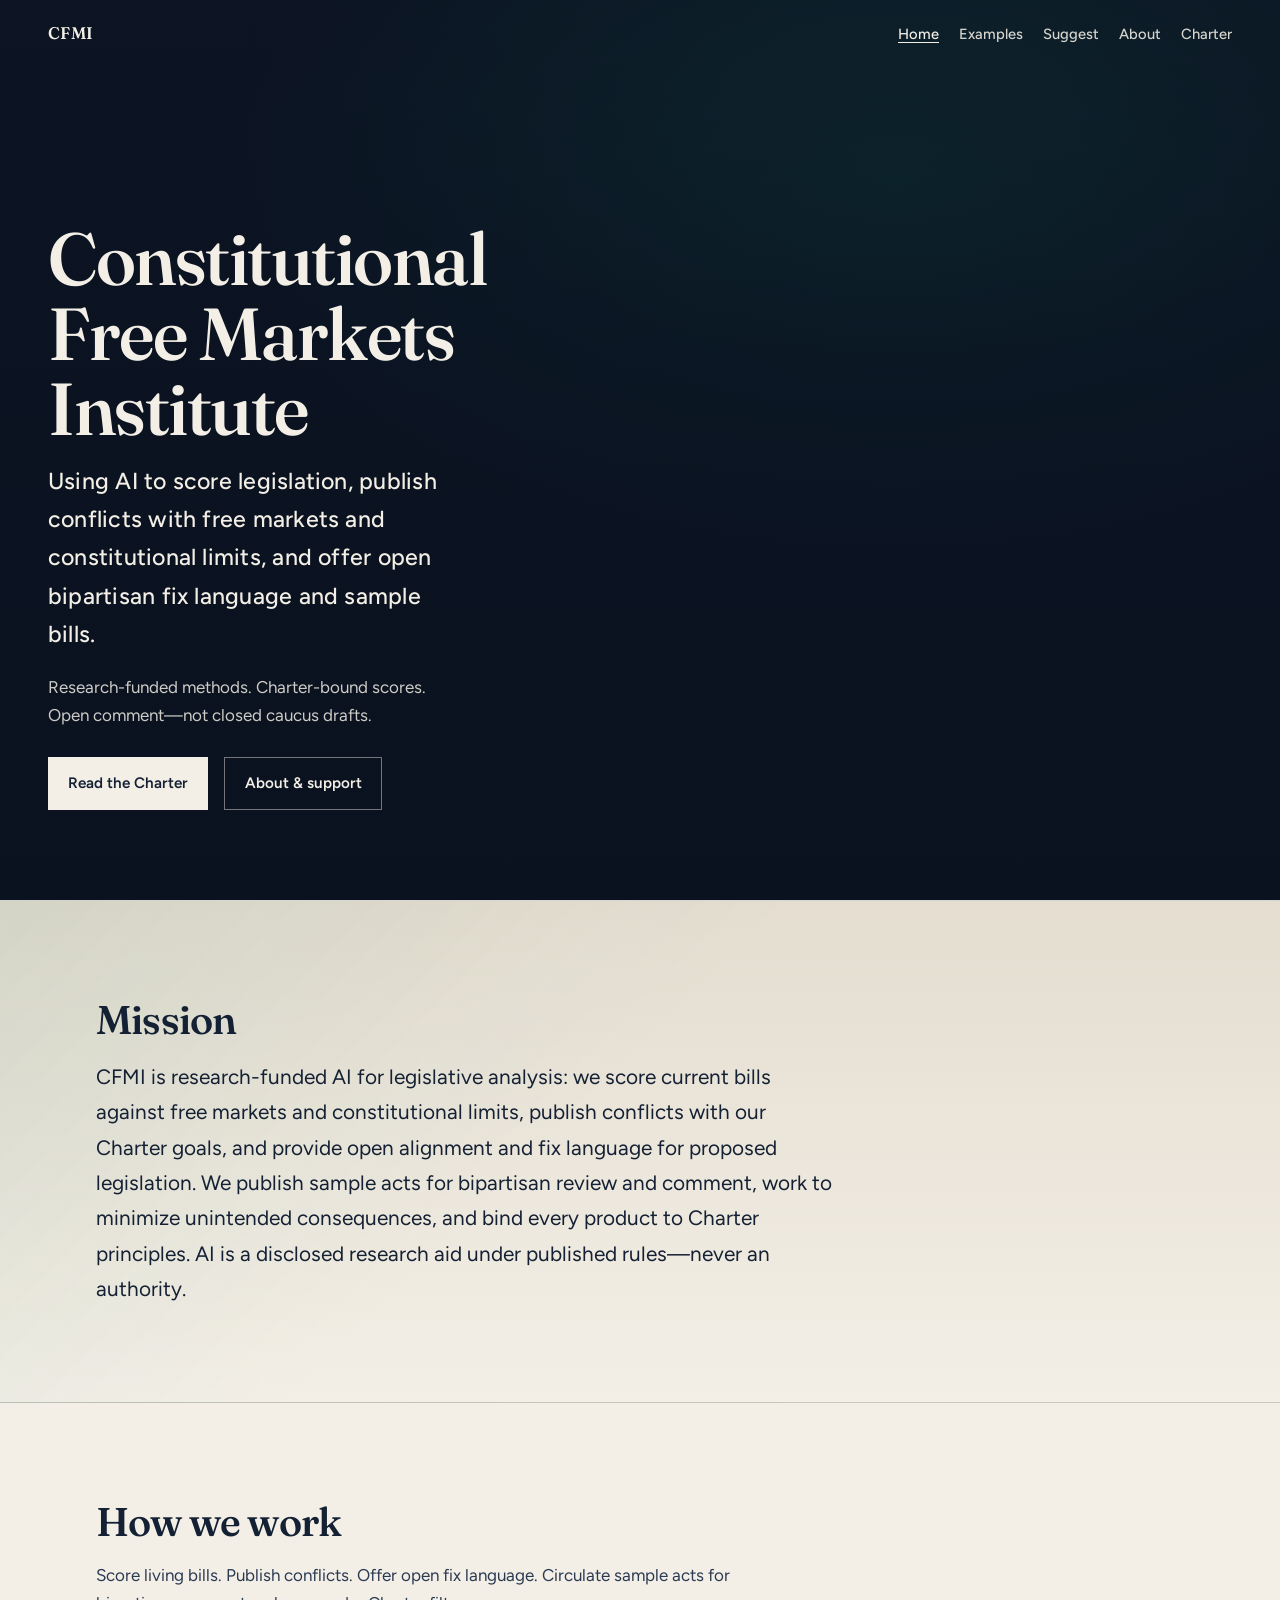
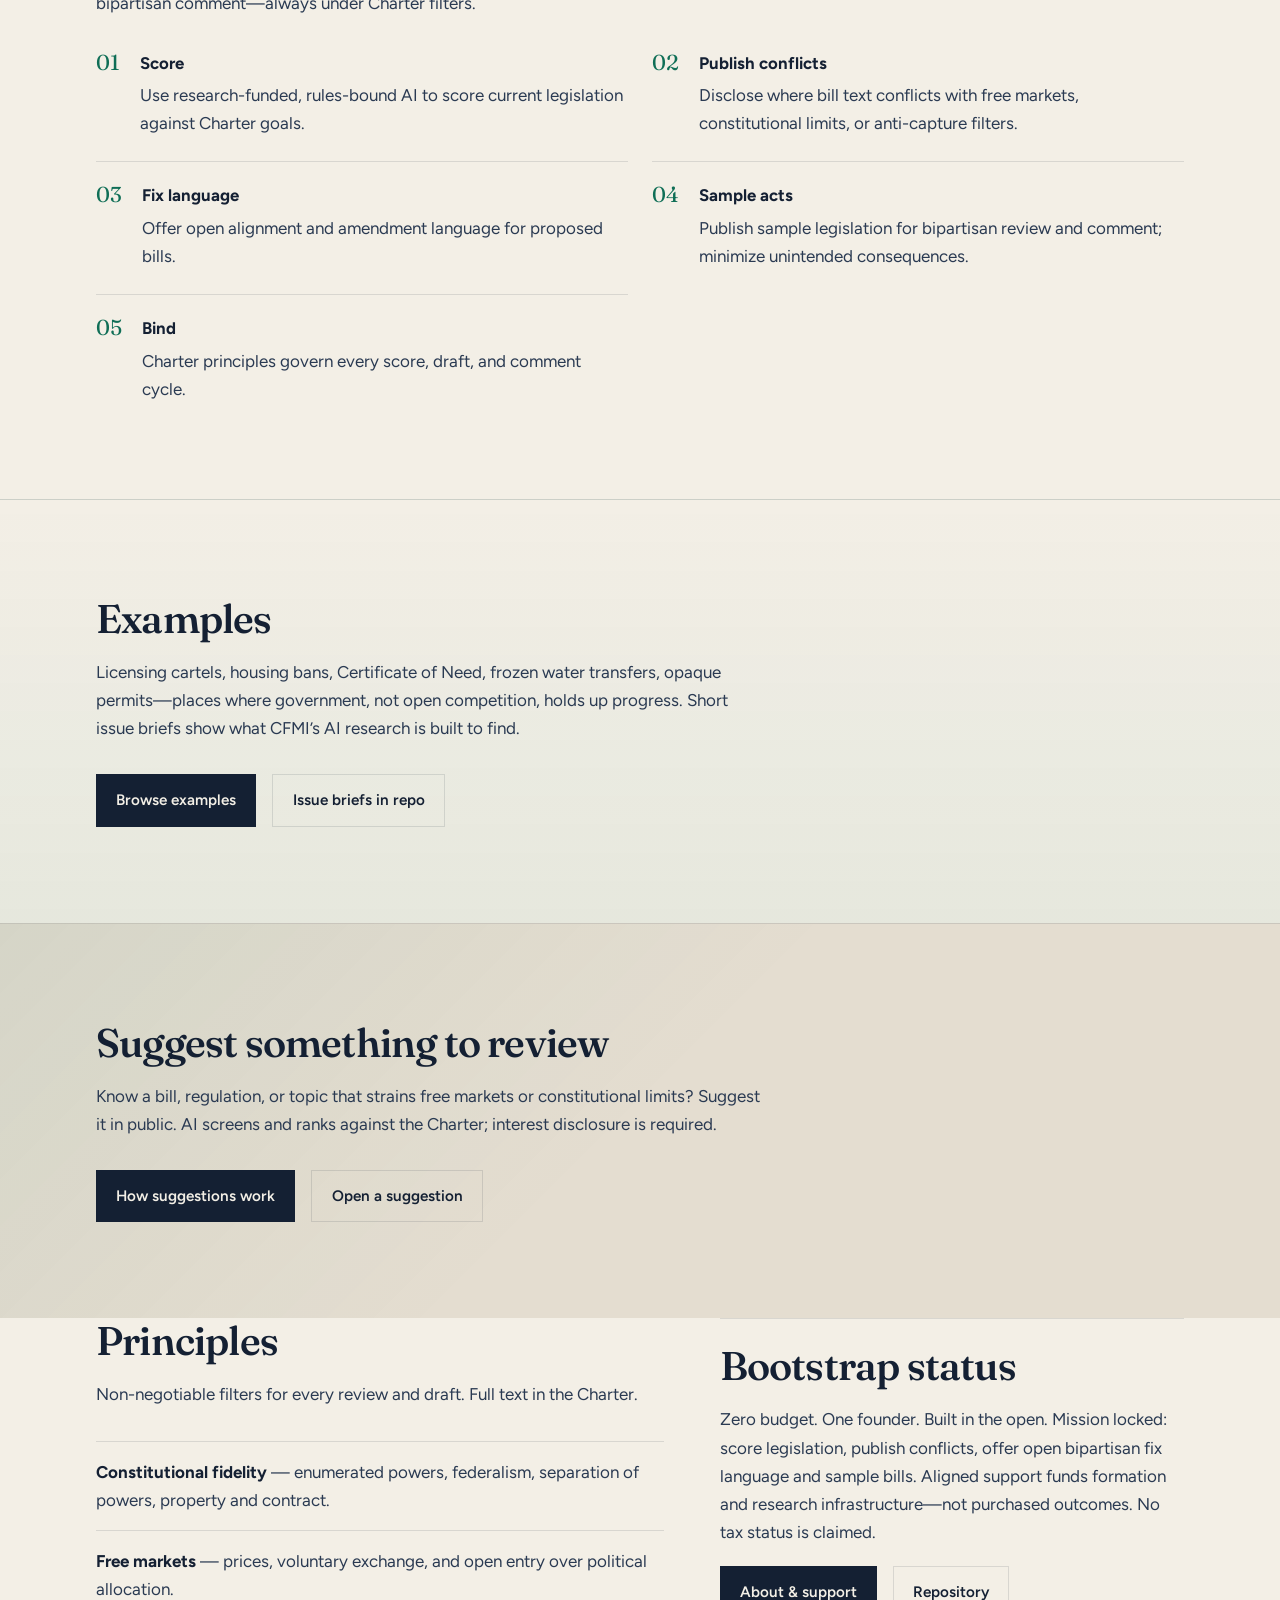
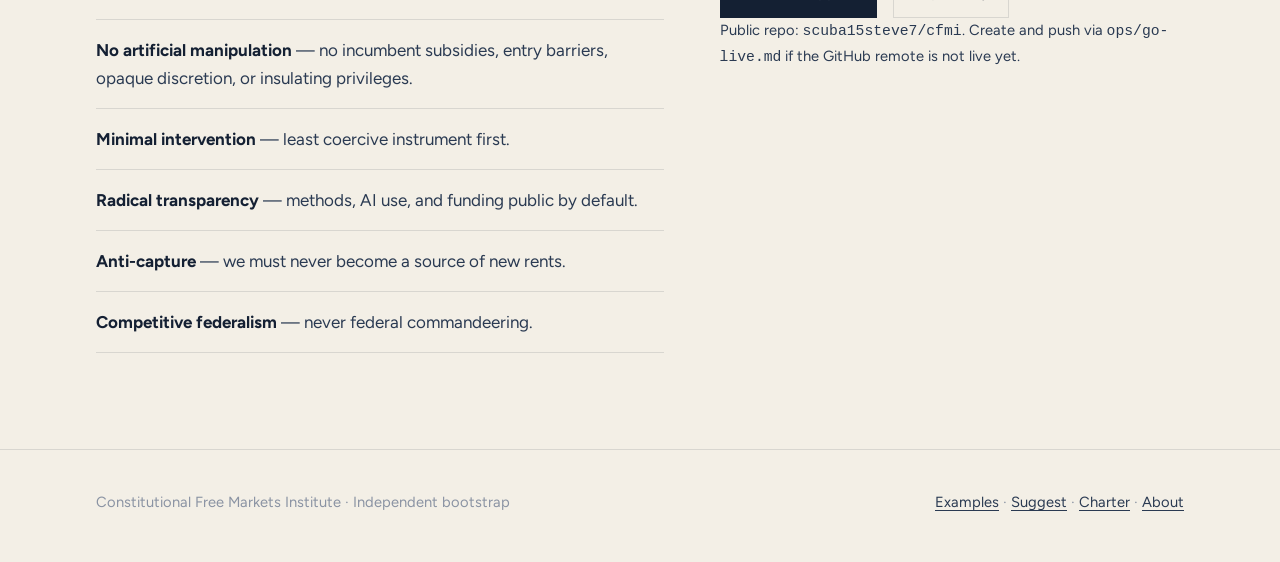
==== docs/index.html @ 575de6fe "Add government-as-bottleneck Examples page and public suggestion intake. Co-authored-by: Cursor <cur" ====
<!DOCTYPE html>
<html lang="en">
  <head>
    <meta charset="utf-8" />
    <meta name="viewport" content="width=device-width, initial-scale=1" />
    <title>Constitutional Free Markets Institute</title>
    <meta
      name="description"
      content="CFMI uses AI to score legislation, publish conflicts with free markets and constitutional limits, and offer open bipartisan fix language and sample bills."
    />
    <link rel="preconnect" href="https://fonts.googleapis.com" />
    <link rel="preconnect" href="https://fonts.gstatic.com" crossorigin />
    <link
      href="https://fonts.googleapis.com/css2?family=Figtree:wght@400;500;600;700&family=Fraunces:opsz,wght@9..144,500;9..144,560;9..144,650&display=swap"
      rel="stylesheet"
    />
    <link rel="stylesheet" href="css/styles.css" />
  </head>
  <body>
    <a class="skip" href="#main">Skip to content</a>

    <header class="site-header">
      <a class="brand-mark" href="index.html">CFMI</a>
      <nav class="nav" aria-label="Primary">
        <a href="index.html" aria-current="page">Home</a>
        <a href="examples.html">Examples</a>
        <a href="feedback.html">Suggest</a>
        <a href="about.html">About</a>
        <a href="charter.html">Charter</a>
      </nav>
    </header>

    <main id="main">
      <section class="hero" aria-label="Introduction">
        <div class="hero-visual" role="img" aria-label="Abstract colonnade opening onto a market horizon"></div>
        <div class="hero-content">
          <h1 class="hero-brand">Constitutional Free Markets Institute</h1>
          <p class="hero-line">Using AI to score legislation, publish conflicts with free markets and constitutional limits, and offer open bipartisan fix language and sample bills.</p>
          <p class="hero-support">
            Research-funded methods. Charter-bound scores. Open comment—not closed caucus drafts.
          </p>
          <div class="cta-row">
            <a class="button button-primary" href="charter.html">Read the Charter</a>
            <a class="button button-ghost" href="about.html">About &amp; support</a>
          </div>
        </div>
      </section>

      <section class="section mission-block" aria-labelledby="mission-title">
        <div class="section-inner">
          <h2 id="mission-title">Mission</h2>
          <p>
            CFMI is research-funded AI for legislative analysis: we score current bills against free markets and constitutional limits, publish conflicts with our Charter goals, and provide open alignment and fix language for proposed legislation. We publish sample acts for bipartisan review and comment, work to minimize unintended consequences, and bind every product to Charter principles. AI is a disclosed research aid under published rules—never an authority.
          </p>
        </div>
      </section>

      <section class="section" aria-labelledby="work-title">
        <div class="section-inner">
          <h2 id="work-title">How we work</h2>
          <p class="lede">
            Score living bills. Publish conflicts. Offer open fix language. Circulate sample acts for bipartisan comment—always under Charter filters.
          </p>
          <ol class="steps">
            <li>
              <div>
                <strong>Score</strong>
                <span>Use research-funded, rules-bound AI to score current legislation against Charter goals.</span>
              </div>
            </li>
            <li>
              <div>
                <strong>Publish conflicts</strong>
                <span>Disclose where bill text conflicts with free markets, constitutional limits, or anti-capture filters.</span>
              </div>
            </li>
            <li>
              <div>
                <strong>Fix language</strong>
                <span>Offer open alignment and amendment language for proposed bills.</span>
              </div>
            </li>
            <li>
              <div>
                <strong>Sample acts</strong>
                <span>Publish sample legislation for bipartisan review and comment; minimize unintended consequences.</span>
              </div>
            </li>
            <li>
              <div>
                <strong>Bind</strong>
                <span>Charter principles govern every score, draft, and comment cycle.</span>
              </div>
            </li>
          </ol>
        </div>
      </section>

      <section class="section examples-teaser" aria-labelledby="examples-title">
        <div class="section-inner">
          <h2 id="examples-title">Examples</h2>
          <p class="lede">
            Licensing cartels, housing bans, Certificate of Need, frozen water transfers, opaque permits—places where government, not open competition, holds up progress. Short issue briefs show what CFMI’s AI research is built to find.
          </p>
          <div class="cta-row">
            <a class="button button-ink" href="examples.html">Browse examples</a>
            <a class="button button-quiet" href="https://github.com/scuba15steve7/cfmi/tree/main/ai-reviews/issues">Issue briefs in repo</a>
          </div>
        </div>
      </section>

      <section class="section suggest-teaser" aria-labelledby="suggest-title">
        <div class="section-inner">
          <h2 id="suggest-title">Suggest something to review</h2>
          <p class="lede">
            Know a bill, regulation, or topic that strains free markets or constitutional limits? Suggest it in public. AI screens and ranks against the Charter; interest disclosure is required.
          </p>
          <div class="cta-row">
            <a class="button button-ink" href="feedback.html">How suggestions work</a>
            <a class="button button-quiet" href="https://github.com/scuba15steve7/cfmi/issues/new?template=suggest-review.yml">Open a suggestion</a>
          </div>
        </div>
      </section>

      <section class="section" aria-labelledby="principles-title" style="padding-top: 0">
        <div class="section-inner split">
          <div>
            <h2 id="principles-title">Principles</h2>
            <p class="lede">Non-negotiable filters for every review and draft. Full text in the Charter.</p>
            <ul class="principles">
              <li><strong>Constitutional fidelity</strong> — enumerated powers, federalism, separation of powers, property and contract.</li>
              <li><strong>Free markets</strong> — prices, voluntary exchange, and open entry over political allocation.</li>
              <li><strong>No artificial manipulation</strong> — no incumbent subsidies, entry barriers, opaque discretion, or insulating privileges.</li>
              <li><strong>Minimal intervention</strong> — least coercive instrument first.</li>
              <li><strong>Radical transparency</strong> — methods, AI use, and funding public by default.</li>
              <li><strong>Anti-capture</strong> — we must never become a source of new rents.</li>
              <li><strong>Competitive federalism</strong> — never federal commandeering.</li>
            </ul>
          </div>
          <div class="support-panel">
            <h2>Bootstrap status</h2>
            <p>
              Zero budget. One founder. Built in the open. Mission locked: score legislation, publish conflicts, offer open bipartisan fix language and sample bills. Aligned support funds formation and research infrastructure—not purchased outcomes. No tax status is claimed.
            </p>
            <div class="cta-row">
              <a class="button button-ink" href="about.html">About &amp; support</a>
              <a class="button button-quiet" href="https://github.com/scuba15steve7/cfmi" id="repo-link">Repository</a>
            </div>
            <p class="support-note">
              Public repo: <code>scuba15steve7/cfmi</code>. Create and push via <code>ops/go-live.md</code> if the GitHub remote is not live yet.
            </p>
          </div>
        </div>
      </section>
    </main>

    <footer class="site-footer">
      <div class="section-inner">
        <div>Constitutional Free Markets Institute · Independent bootstrap</div>
        <div>
          <a href="examples.html">Examples</a>
          ·
          <a href="feedback.html">Suggest</a>
          ·
          <a href="charter.html">Charter</a>
          ·
          <a href="about.html">About</a>
        </div>
      </div>
    </footer>

    <script src="js/main.js"></script>
  </body>
</html>
---- docs/css/styles.css ----
:root {
  --ink: #142033;
  --ink-soft: #2a3a52;
  --paper: #f3efe6;
  --paper-deep: #e4ddd0;
  --fog: #8a93a3;
  --accent: #0f6e56;
  --accent-deep: #0a4f3d;
  --line: rgba(20, 32, 51, 0.12);
  --font-display: "Fraunces", "Times New Roman", serif;
  --font-body: "Figtree", "Helvetica Neue", sans-serif;
  --space: clamp(1.25rem, 3vw, 2.5rem);
  --max: 68rem;
}

*,
*::before,
*::after {
  box-sizing: border-box;
}

html {
  scroll-behavior: smooth;
}

body {
  margin: 0;
  color: var(--ink);
  background: var(--paper);
  font-family: var(--font-body);
  font-size: 1.0625rem;
  line-height: 1.65;
  -webkit-font-smoothing: antialiased;
}

img {
  max-width: 100%;
  display: block;
}

a {
  color: var(--accent-deep);
  text-underline-offset: 0.18em;
}

a:hover {
  color: var(--accent);
}

.skip {
  position: absolute;
  left: -999px;
  top: 0;
}

.skip:focus {
  left: 1rem;
  top: 1rem;
  z-index: 100;
  background: var(--paper);
  padding: 0.5rem 0.75rem;
}

.site-header {
  position: absolute;
  inset: 0 0 auto;
  z-index: 5;
  display: flex;
  justify-content: space-between;
  align-items: center;
  gap: 1rem;
  padding: 1.25rem clamp(1.25rem, 4vw, 3rem);
  color: var(--paper);
}

.site-header a {
  color: inherit;
  text-decoration: none;
}

.brand-mark {
  font-family: var(--font-display);
  font-weight: 560;
  font-size: 1.05rem;
  letter-spacing: 0.02em;
}

.nav {
  display: flex;
  gap: 1.25rem;
  font-size: 0.92rem;
  font-weight: 500;
}

.nav a {
  opacity: 0.88;
}

.nav a:hover,
.nav a[aria-current="page"] {
  opacity: 1;
  text-decoration: underline;
}

.hero {
  position: relative;
  min-height: 100vh;
  min-height: 100svh;
  display: grid;
  align-items: end;
  color: var(--paper);
  overflow: hidden;
  isolation: isolate;
}

.hero-visual {
  position: absolute;
  inset: 0;
  z-index: -2;
  background:
    linear-gradient(180deg, rgba(10, 18, 32, 0.28) 0%, rgba(10, 18, 32, 0.72) 55%, rgba(10, 18, 32, 0.92) 100%),
    radial-gradient(1200px 700px at 70% 20%, rgba(15, 110, 86, 0.28), transparent 55%),
    url("assets/hero.svg") center / cover no-repeat,
    #0d1524;
}

.hero-content {
  width: min(100% - 2.5rem, 42rem);
  margin: 0 auto 0 clamp(1.25rem, 4vw, 3rem);
  padding: 0 0 clamp(3.5rem, 10vh, 6rem);
}

.hero-brand {
  margin: 0 0 1rem;
  font-family: var(--font-display);
  font-size: clamp(2.6rem, 7vw, 4.6rem);
  font-weight: 560;
  line-height: 1.02;
  letter-spacing: -0.02em;
  max-width: 12ch;
  opacity: 0;
  transform: translateY(18px);
  animation: rise 900ms 120ms cubic-bezier(0.22, 1, 0.36, 1) forwards;
}

.hero-line {
  margin: 0 0 1.25rem;
  font-size: clamp(1.15rem, 2.4vw, 1.45rem);
  font-weight: 500;
  letter-spacing: 0.01em;
  max-width: 28ch;
  opacity: 0;
  transform: translateY(18px);
  animation: rise 900ms 280ms cubic-bezier(0.22, 1, 0.36, 1) forwards;
}

.hero-support {
  margin: 0 0 1.75rem;
  color: rgba(243, 239, 230, 0.84);
  max-width: 38ch;
  opacity: 0;
  transform: translateY(18px);
  animation: rise 900ms 420ms cubic-bezier(0.22, 1, 0.36, 1) forwards;
}

.cta-row {
  display: flex;
  flex-wrap: wrap;
  gap: 0.75rem 1rem;
  opacity: 0;
  transform: translateY(18px);
  animation: rise 900ms 560ms cubic-bezier(0.22, 1, 0.36, 1) forwards;
}

.button {
  display: inline-flex;
  align-items: center;
  justify-content: center;
  padding: 0.8rem 1.2rem;
  border: 1px solid transparent;
  font-family: var(--font-body);
  font-size: 0.95rem;
  font-weight: 600;
  text-decoration: none;
  transition: background 180ms ease, color 180ms ease, border-color 180ms ease, transform 180ms ease;
}

.button:hover {
  transform: translateY(-1px);
}

.button-primary {
  background: var(--paper);
  color: var(--ink);
}

.button-primary:hover {
  background: #fff;
  color: var(--ink);
}

.button-ghost {
  border-color: rgba(243, 239, 230, 0.45);
  color: var(--paper);
  background: transparent;
}

.button-ghost:hover {
  border-color: var(--paper);
  color: var(--paper);
}

.section {
  padding: clamp(3.5rem, 9vw, 6rem) clamp(1.25rem, 4vw, 3rem);
}

.section-inner {
  width: min(100%, var(--max));
  margin: 0 auto;
}

.section h2 {
  margin: 0 0 1rem;
  font-family: var(--font-display);
  font-size: clamp(1.8rem, 4vw, 2.5rem);
  font-weight: 560;
  letter-spacing: -0.02em;
  line-height: 1.15;
}

.section .lede {
  margin: 0 0 2rem;
  max-width: 42rem;
  color: var(--ink-soft);
}

.mission-block {
  background:
    linear-gradient(135deg, rgba(15, 110, 86, 0.08), transparent 45%),
    linear-gradient(180deg, var(--paper-deep), var(--paper));
  border-top: 1px solid var(--line);
  border-bottom: 1px solid var(--line);
}

.mission-block p {
  margin: 0;
  max-width: 46rem;
  font-size: clamp(1.1rem, 2.2vw, 1.3rem);
  line-height: 1.7;
}

.steps {
  list-style: none;
  margin: 0;
  padding: 0;
  display: grid;
  gap: 1.5rem;
  counter-reset: step;
}

.steps li {
  display: grid;
  grid-template-columns: auto 1fr;
  gap: 1rem 1.25rem;
  padding-top: 1.25rem;
  border-top: 1px solid var(--line);
  opacity: 0;
  transform: translateY(12px);
  transition: opacity 600ms ease, transform 600ms ease;
}

.steps li.is-visible {
  opacity: 1;
  transform: none;
}

.steps li::before {
  counter-increment: step;
  content: counter(step, decimal-leading-zero);
  font-family: var(--font-display);
  font-size: 1.35rem;
  color: var(--accent);
  line-height: 1.2;
}

.steps strong {
  display: block;
  margin-bottom: 0.25rem;
  font-size: 1.05rem;
}

.steps span {
  color: var(--ink-soft);
}

.principles {
  list-style: none;
  margin: 0;
  padding: 0;
  display: grid;
  gap: 0;
}

.principles li {
  padding: 1rem 0;
  border-top: 1px solid var(--line);
  color: var(--ink-soft);
}

.principles li:last-child {
  border-bottom: 1px solid var(--line);
}

.principles strong {
  color: var(--ink);
}

.split {
  display: grid;
  gap: 2rem;
}

@media (min-width: 820px) {
  .split {
    grid-template-columns: 1.1fr 0.9fr;
    align-items: start;
    gap: 3.5rem;
  }

  .steps {
    grid-template-columns: 1fr 1fr;
  }

  .steps li:nth-child(1),
  .steps li:nth-child(2) {
    border-top: 0;
    padding-top: 0;
  }
}

.support-panel {
  padding: 1.5rem 0 0;
  border-top: 1px solid var(--line);
}

.support-panel p {
  margin: 0 0 1.25rem;
  color: var(--ink-soft);
}

.support-panel .cta-row {
  opacity: 1;
  transform: none;
  animation: none;
}

.support-note {
  margin-top: 1rem;
  font-size: 0.92rem;
}

.site-footer {
  padding: 2.5rem clamp(1.25rem, 4vw, 3rem) 3rem;
  border-top: 1px solid var(--line);
  color: var(--fog);
  font-size: 0.92rem;
}

.site-footer .section-inner {
  display: flex;
  flex-wrap: wrap;
  justify-content: space-between;
  gap: 1rem;
}

.site-footer a {
  color: var(--ink-soft);
}

.page-hero {
  padding: 7rem clamp(1.25rem, 4vw, 3rem) 3rem;
  background:
    linear-gradient(180deg, #101a2b 0%, #18263d 100%);
  color: var(--paper);
}

.page-hero h1 {
  margin: 0 0 0.75rem;
  font-family: var(--font-display);
  font-size: clamp(2.2rem, 5vw, 3.4rem);
  line-height: 1.1;
  max-width: 14ch;
}

.page-hero p {
  margin: 0;
  max-width: 38rem;
  color: rgba(243, 239, 230, 0.82);
}

.prose {
  max-width: 42rem;
}

.prose h2 {
  margin: 2.5rem 0 0.75rem;
  font-family: var(--font-display);
  font-size: 1.65rem;
}

.prose p,
.prose li {
  color: var(--ink-soft);
}

.prose ul,
.prose ol {
  padding-left: 1.2rem;
}

.prose ol {
  display: grid;
  gap: 0.85rem;
}

.prose strong {
  color: var(--ink);
}

@keyframes rise {
  to {
    opacity: 1;
    transform: none;
  }
}

.button-ink {
  background: var(--ink);
  color: var(--paper);
}

.button-ink:hover {
  background: var(--ink-soft);
  color: var(--paper);
}

.button-quiet {
  border-color: var(--line);
  color: var(--ink);
  background: transparent;
}

.button-quiet:hover {
  border-color: var(--ink);
  color: var(--ink);
}

/* Examples page — issue list (bordered sections, not floating cards) */
.issue-list {
  list-style: none;
  margin: 0;
  padding: 0;
  display: grid;
  gap: 0;
  border-top: 1px solid var(--line);
}

.issue-item {
  padding: 1.5rem 0;
  border-bottom: 1px solid var(--line);
}

.issue-item h3 {
  margin: 0 0 0.35rem;
  font-family: var(--font-display);
  font-size: 1.35rem;
  font-weight: 560;
  letter-spacing: -0.01em;
  line-height: 1.2;
}

.issue-barrier {
  margin: 0 0 0.65rem;
  font-size: 0.88rem;
  font-weight: 600;
  letter-spacing: 0.02em;
  text-transform: uppercase;
  color: var(--accent-deep);
}

.issue-item p {
  margin: 0 0 0.75rem;
  max-width: 40rem;
  color: var(--ink-soft);
}

.issue-item p:last-child {
  margin-bottom: 0;
}

.issue-link {
  font-weight: 600;
  font-size: 0.95rem;
  text-decoration: none;
  border-bottom: 1px solid var(--line);
}

.issue-link:hover {
  border-bottom-color: var(--accent);
}

.examples-note {
  margin: 2.5rem 0 0;
  max-width: 42rem;
  font-size: 0.95rem;
  color: var(--fog);
}

.examples-teaser {
  background:
    linear-gradient(180deg, transparent, rgba(15, 110, 86, 0.06)),
    var(--paper);
  border-top: 1px solid var(--line);
}

.examples-teaser .cta-row {
  opacity: 1;
  transform: none;
  animation: none;
  margin-top: 1.25rem;
}

.suggest-teaser {
  border-top: 1px solid var(--line);
  background:
    linear-gradient(135deg, rgba(15, 110, 86, 0.07), transparent 50%),
    var(--paper-deep);
}

.suggest-teaser .cta-row {
  opacity: 1;
  transform: none;
  animation: none;
  margin-top: 1.25rem;
}

.feedback-cta {
  opacity: 1;
  transform: none;
  animation: none;
  margin-top: 2rem;
}

.feedback-rules {
  padding-top: 0;
}

.feedback-rules .prose h2 {
  margin-top: 0;
}

@media (min-width: 820px) {
  .issue-list {
    grid-template-columns: 1fr 1fr;
    column-gap: 3rem;
  }

  .issue-item:nth-child(1),
  .issue-item:nth-child(2) {
    padding-top: 1.25rem;
  }
}

@media (prefers-reduced-motion: reduce) {
  *,
  *::before,
  *::after {
    animation: none !important;
    transition: none !important;
  }

  .hero-brand,
  .hero-line,
  .hero-support,
  .cta-row,
  .steps li {
    opacity: 1;
    transform: none;
  }
}
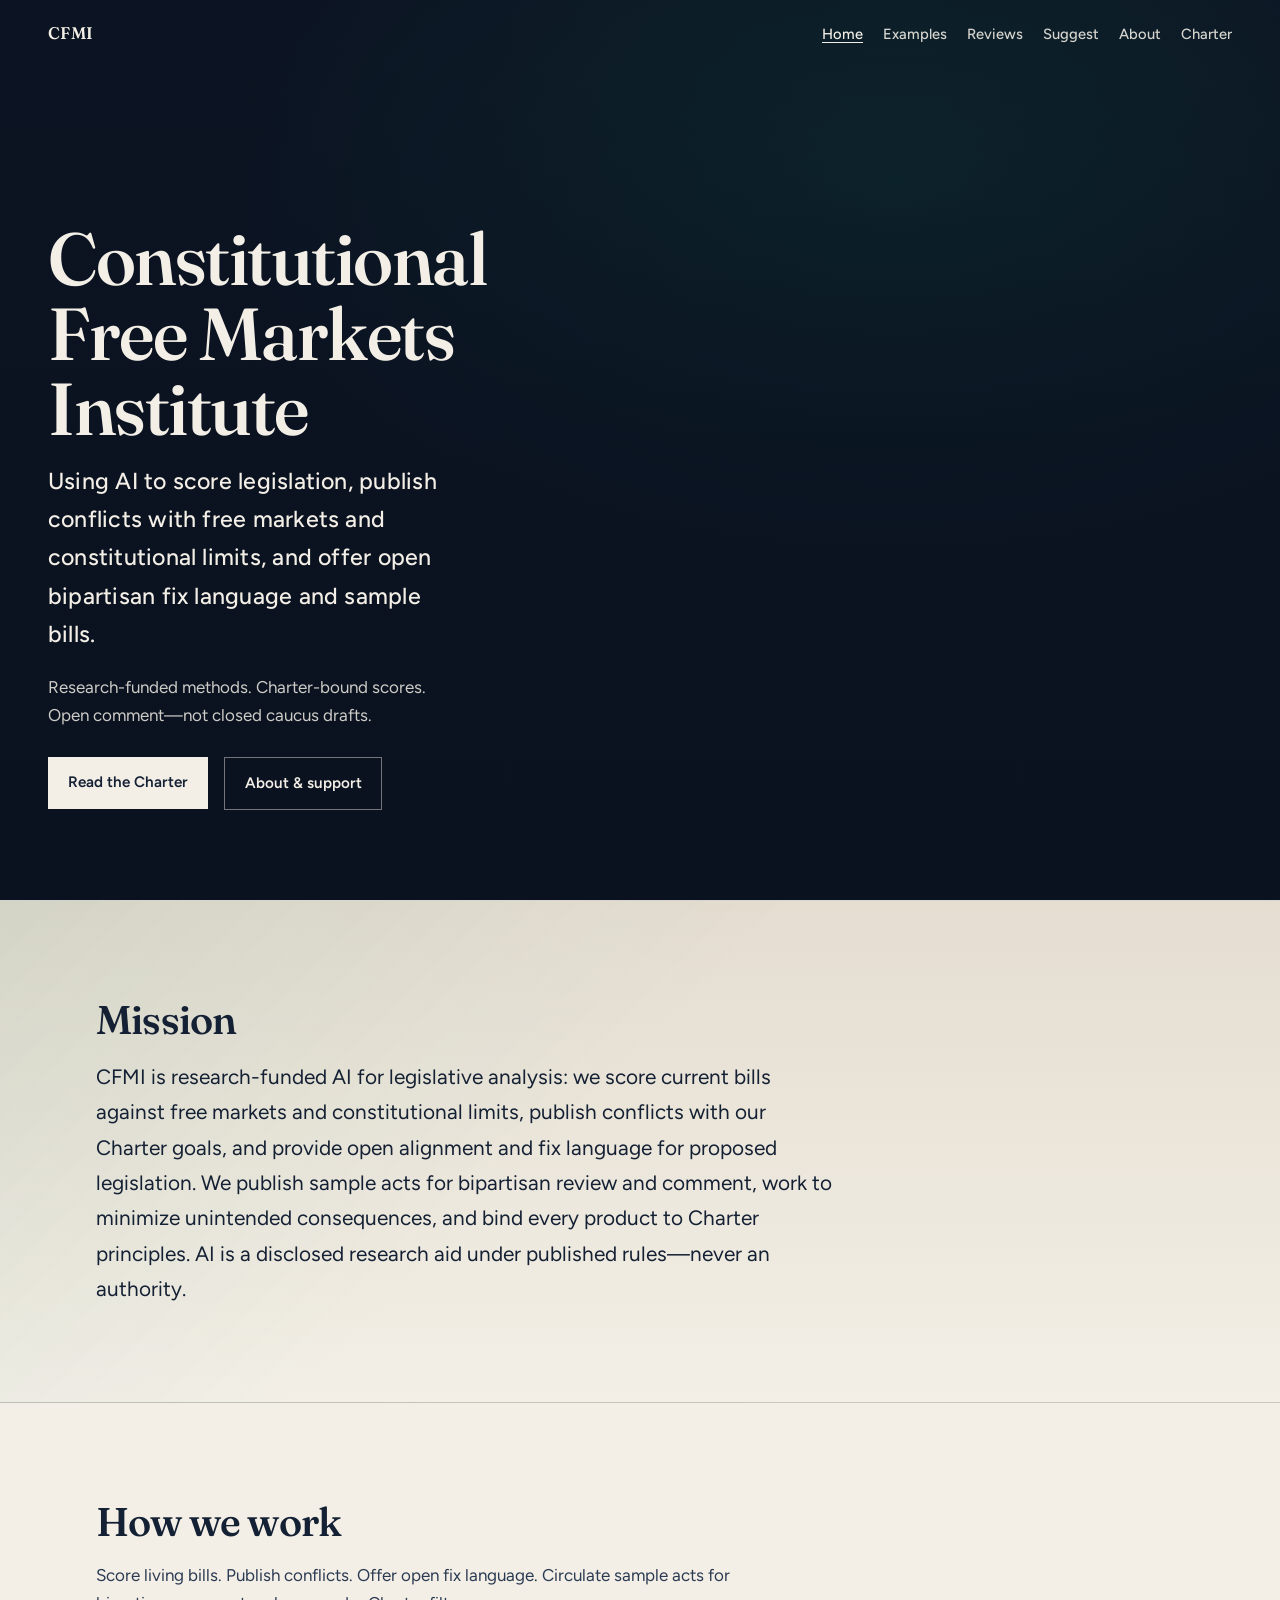
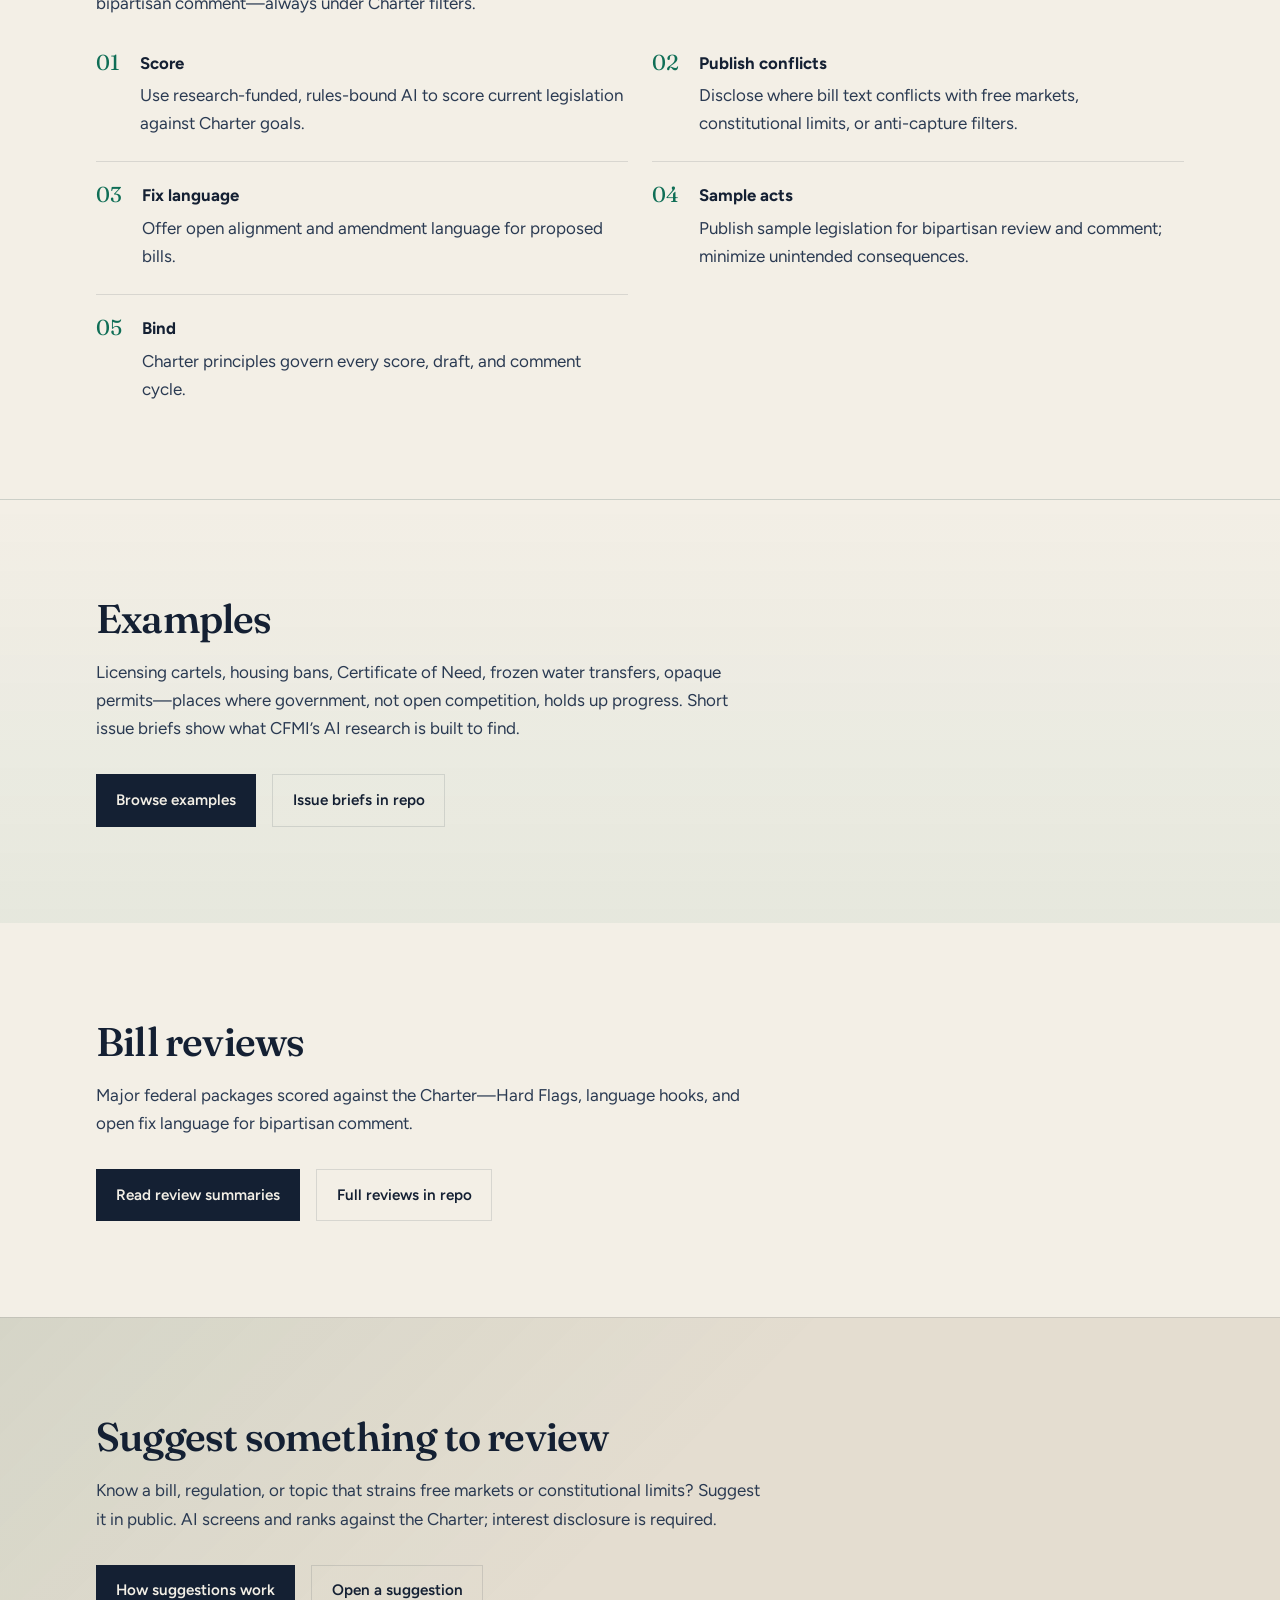
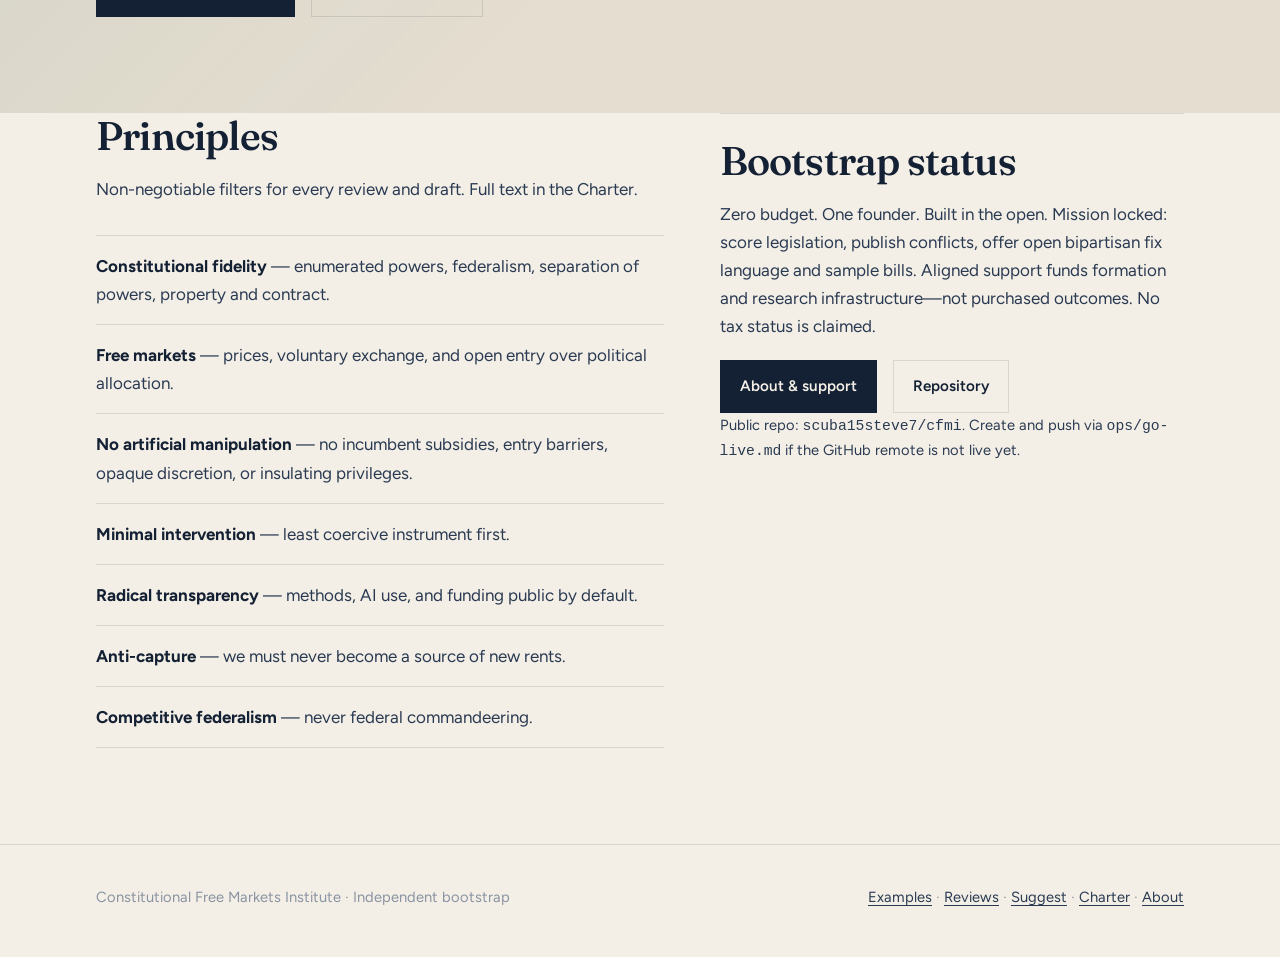
==== commit 543b880a: "Expand issue approaches and publish Charter-aligned bill reviews with fix language. Co-authored-by: " ====
--- a/docs/index.html
+++ b/docs/index.html
@@ -24,6 +24,7 @@
       <nav class="nav" aria-label="Primary">
         <a href="index.html" aria-current="page">Home</a>
         <a href="examples.html">Examples</a>
+        <a href="reviews.html">Reviews</a>
         <a href="feedback.html">Suggest</a>
         <a href="about.html">About</a>
         <a href="charter.html">Charter</a>
@@ -109,6 +110,19 @@
         </div>
       </section>
 
+      <section class="section" aria-labelledby="reviews-title">
+        <div class="section-inner">
+          <h2 id="reviews-title">Bill reviews</h2>
+          <p class="lede">
+            Major federal packages scored against the Charter—Hard Flags, language hooks, and open fix language for bipartisan comment.
+          </p>
+          <div class="cta-row">
+            <a class="button button-ink" href="reviews.html">Read review summaries</a>
+            <a class="button button-quiet" href="https://github.com/scuba15steve7/cfmi/tree/main/ai-reviews">Full reviews in repo</a>
+          </div>
+        </div>
+      </section>
+
       <section class="section suggest-teaser" aria-labelledby="suggest-title">
         <div class="section-inner">
           <h2 id="suggest-title">Suggest something to review</h2>
@@ -160,6 +174,8 @@
         <div>
           <a href="examples.html">Examples</a>
           ·
+          <a href="reviews.html">Reviews</a>
+          ·
           <a href="feedback.html">Suggest</a>
           ·
           <a href="charter.html">Charter</a>
--- a/docs/css/styles.css
+++ b/docs/css/styles.css
@@ -494,6 +494,28 @@
   color: var(--ink-soft);
 }
 
+.issue-desc {
+  margin-bottom: 0.55rem;
+}
+
+.issue-approach {
+  margin-bottom: 0.85rem;
+  max-width: 40rem;
+  color: var(--ink-soft);
+  font-size: 0.98rem;
+  line-height: 1.55;
+}
+
+.issue-label {
+  display: block;
+  margin-bottom: 0.2rem;
+  font-size: 0.78rem;
+  font-weight: 700;
+  letter-spacing: 0.04em;
+  text-transform: uppercase;
+  color: var(--ink);
+}
+
 .issue-item p:last-child {
   margin-bottom: 0;
 }
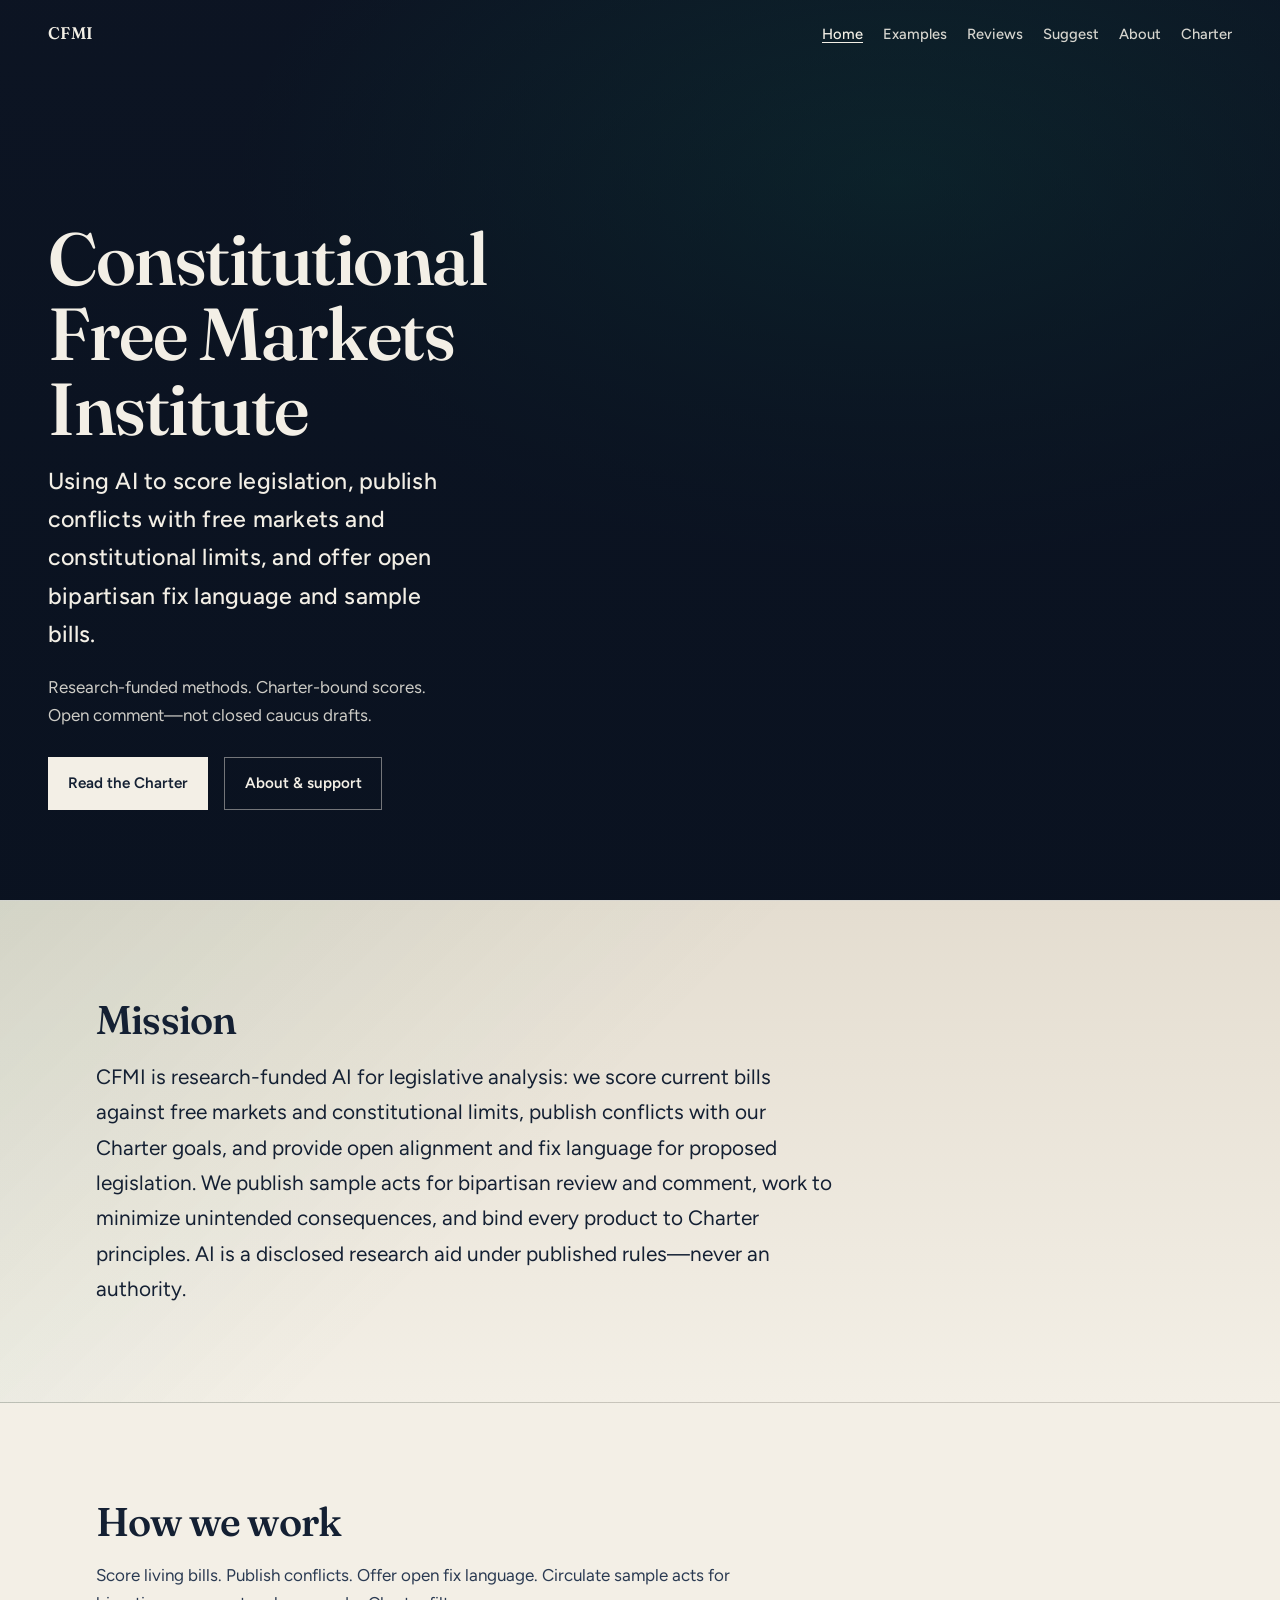
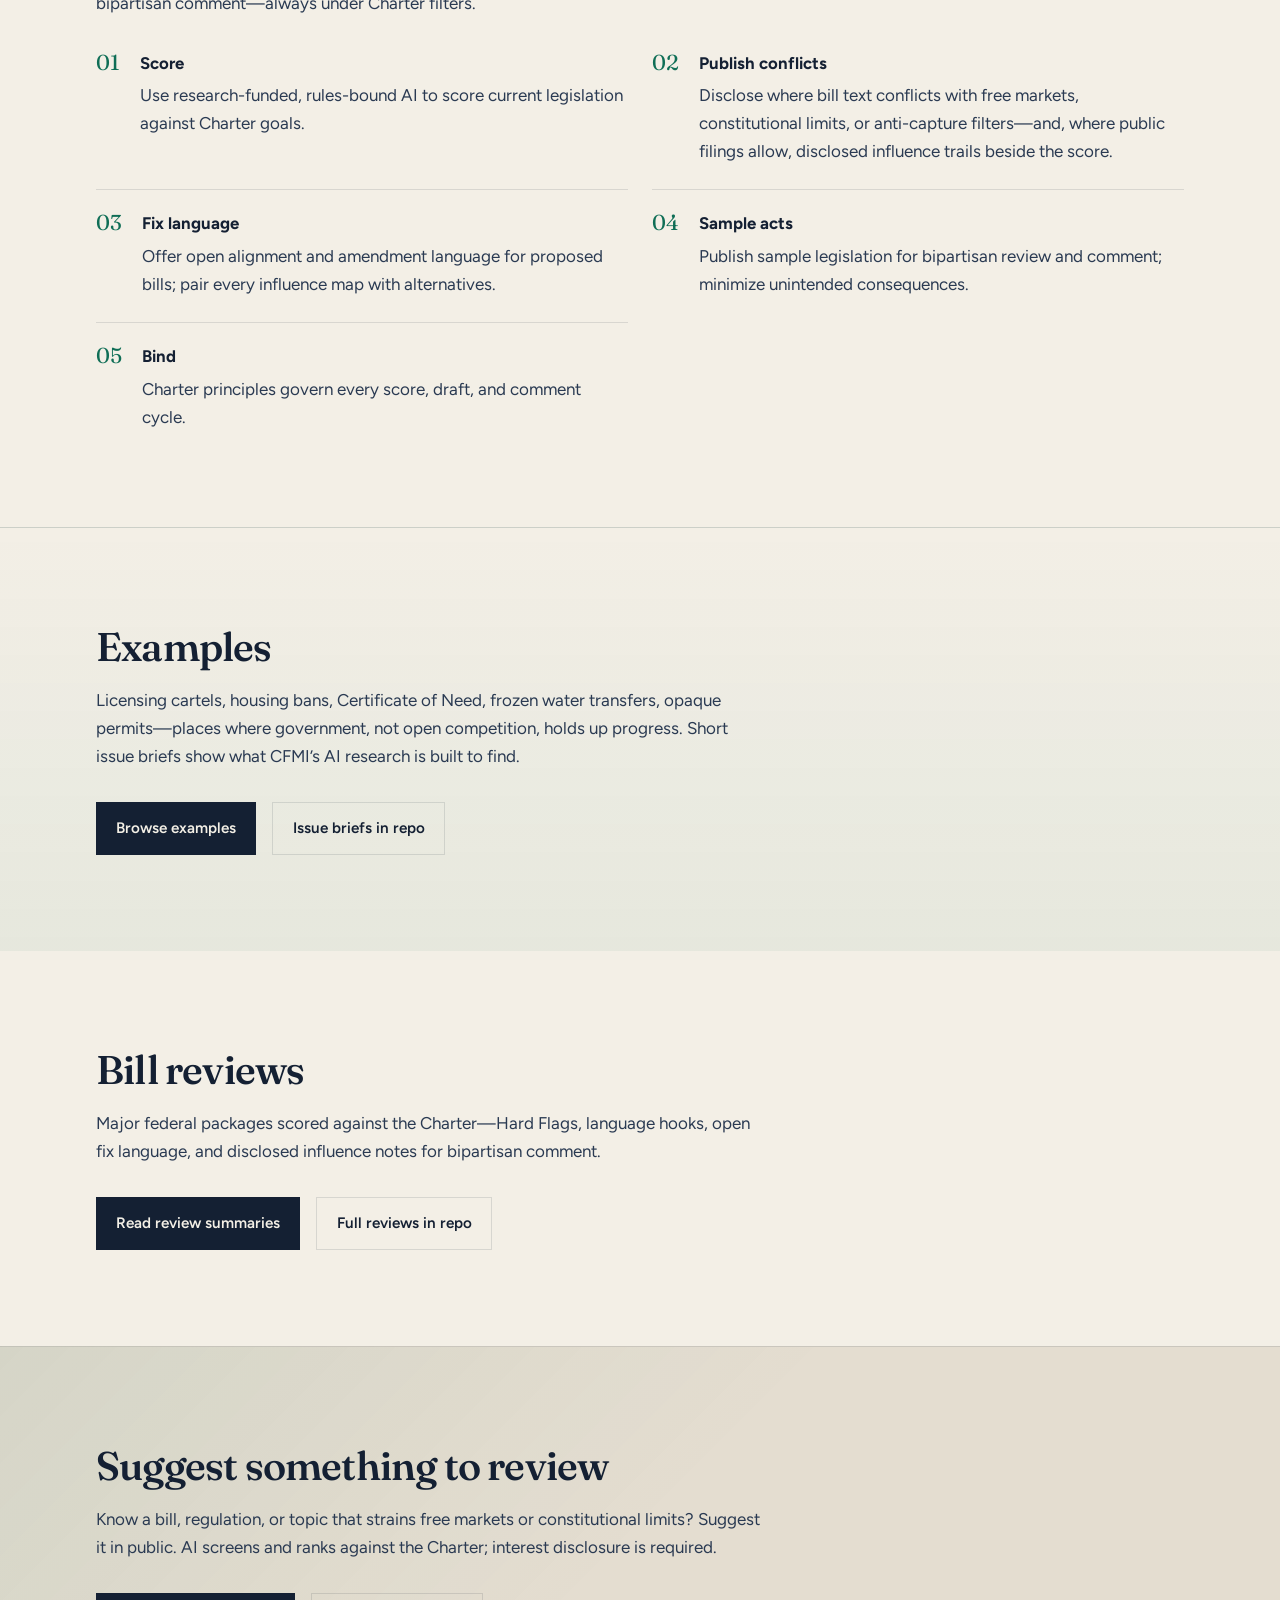
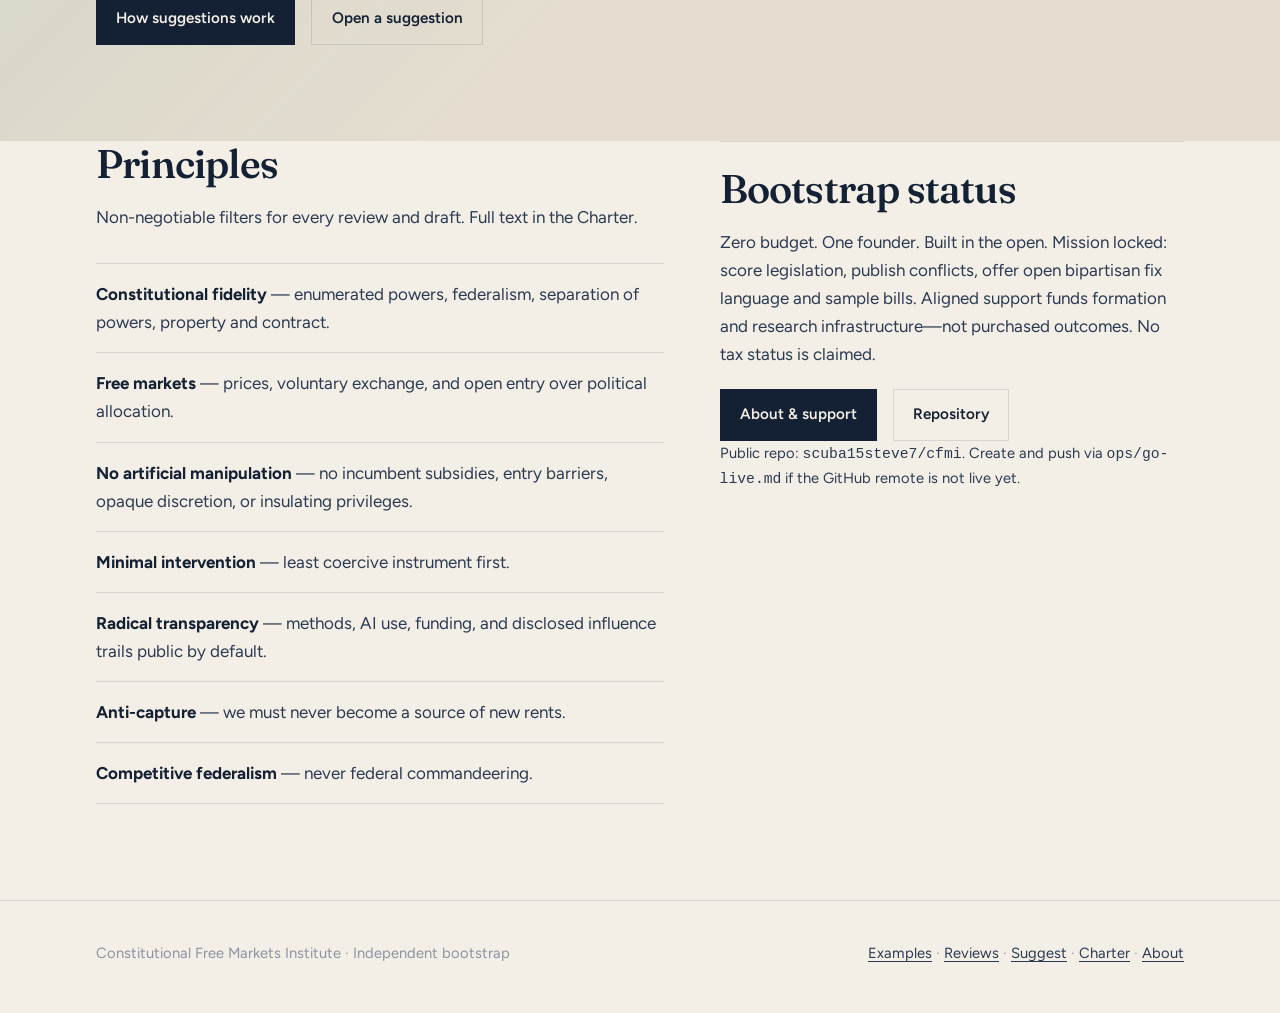
==== commit 76a9122a: "Add influence-transparency research lane and notes on reviewed bills. Co-authored-by: Cursor <cursor" ====
--- a/docs/index.html
+++ b/docs/index.html
@@ -72,13 +72,13 @@
             <li>
               <div>
                 <strong>Publish conflicts</strong>
-                <span>Disclose where bill text conflicts with free markets, constitutional limits, or anti-capture filters.</span>
+                <span>Disclose where bill text conflicts with free markets, constitutional limits, or anti-capture filters—and, where public filings allow, disclosed influence trails beside the score.</span>
               </div>
             </li>
             <li>
               <div>
                 <strong>Fix language</strong>
-                <span>Offer open alignment and amendment language for proposed bills.</span>
+                <span>Offer open alignment and amendment language for proposed bills; pair every influence map with alternatives.</span>
               </div>
             </li>
             <li>
@@ -114,7 +114,7 @@
         <div class="section-inner">
           <h2 id="reviews-title">Bill reviews</h2>
           <p class="lede">
-            Major federal packages scored against the Charter—Hard Flags, language hooks, and open fix language for bipartisan comment.
+            Major federal packages scored against the Charter—Hard Flags, language hooks, open fix language, and disclosed influence notes for bipartisan comment.
           </p>
           <div class="cta-row">
             <a class="button button-ink" href="reviews.html">Read review summaries</a>
@@ -146,7 +146,7 @@
               <li><strong>Free markets</strong> — prices, voluntary exchange, and open entry over political allocation.</li>
               <li><strong>No artificial manipulation</strong> — no incumbent subsidies, entry barriers, opaque discretion, or insulating privileges.</li>
               <li><strong>Minimal intervention</strong> — least coercive instrument first.</li>
-              <li><strong>Radical transparency</strong> — methods, AI use, and funding public by default.</li>
+              <li><strong>Radical transparency</strong> — methods, AI use, funding, and disclosed influence trails public by default.</li>
               <li><strong>Anti-capture</strong> — we must never become a source of new rents.</li>
               <li><strong>Competitive federalism</strong> — never federal commandeering.</li>
             </ul>
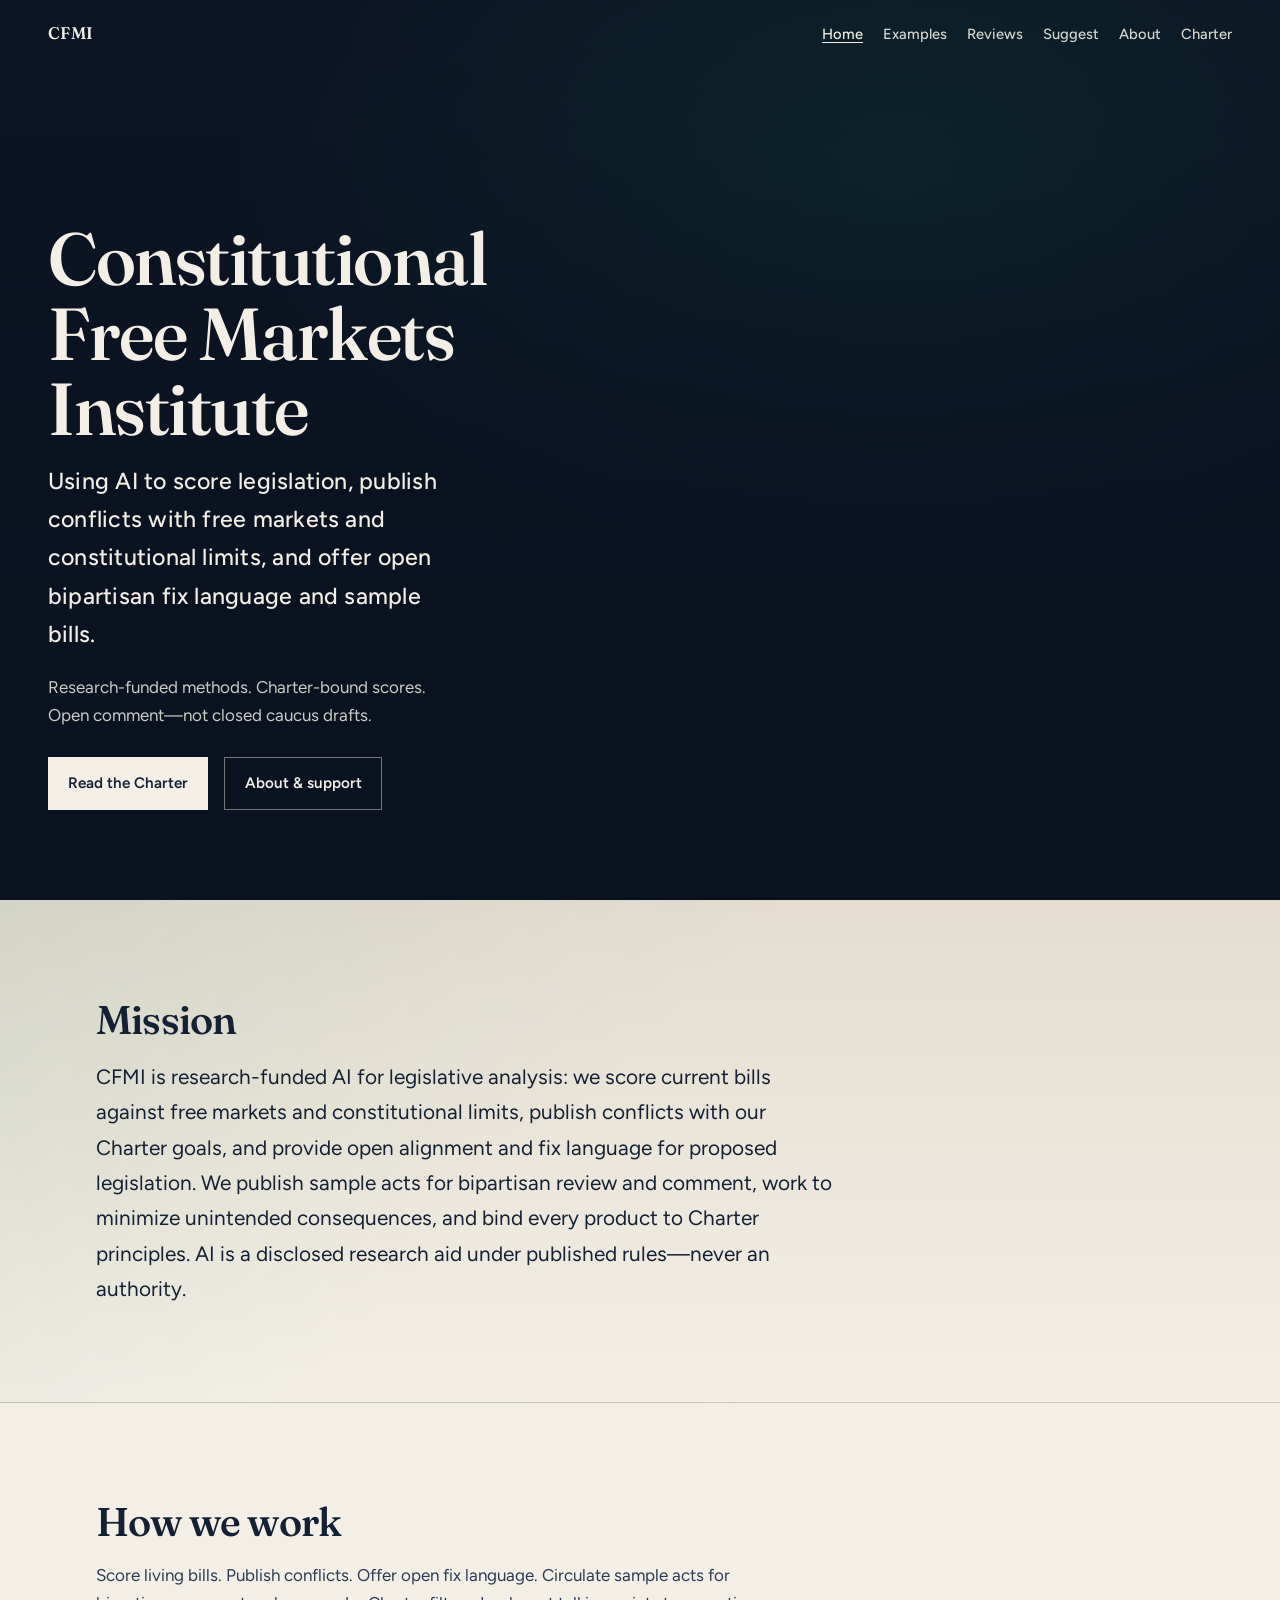
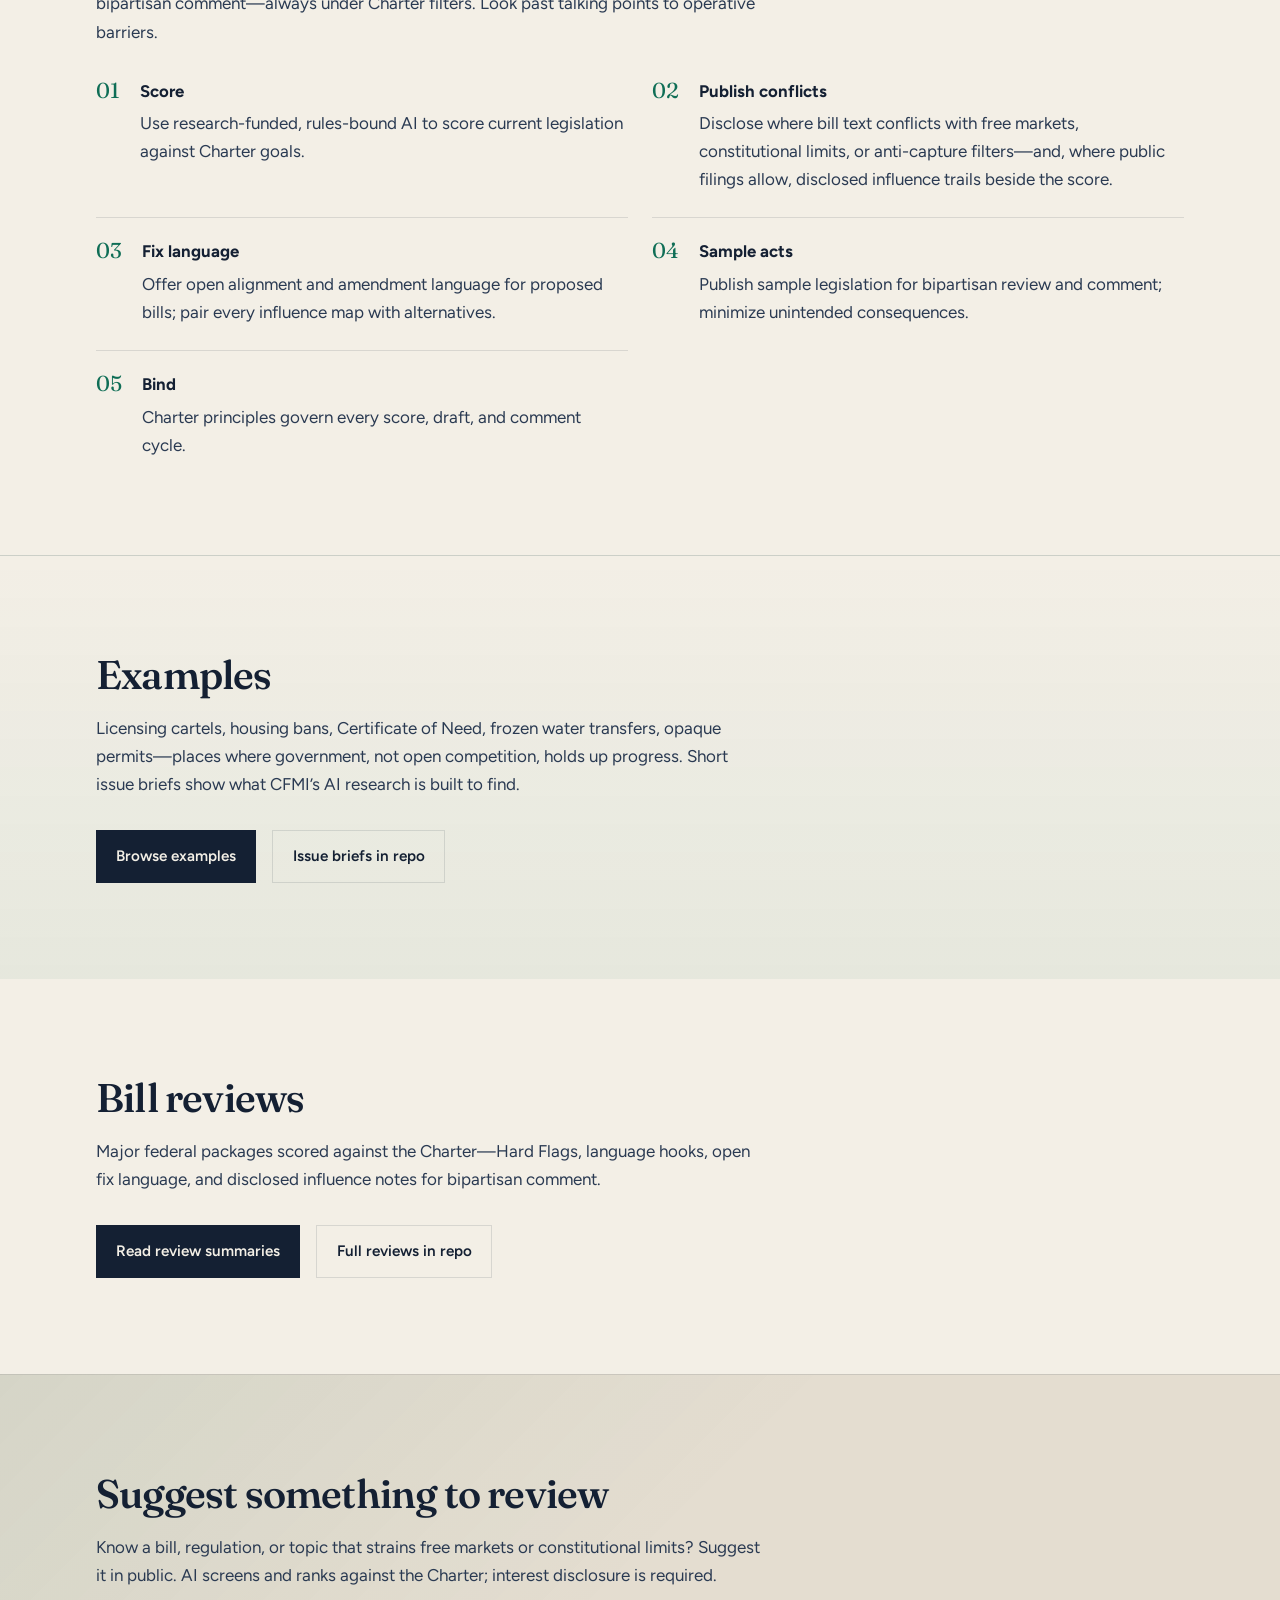
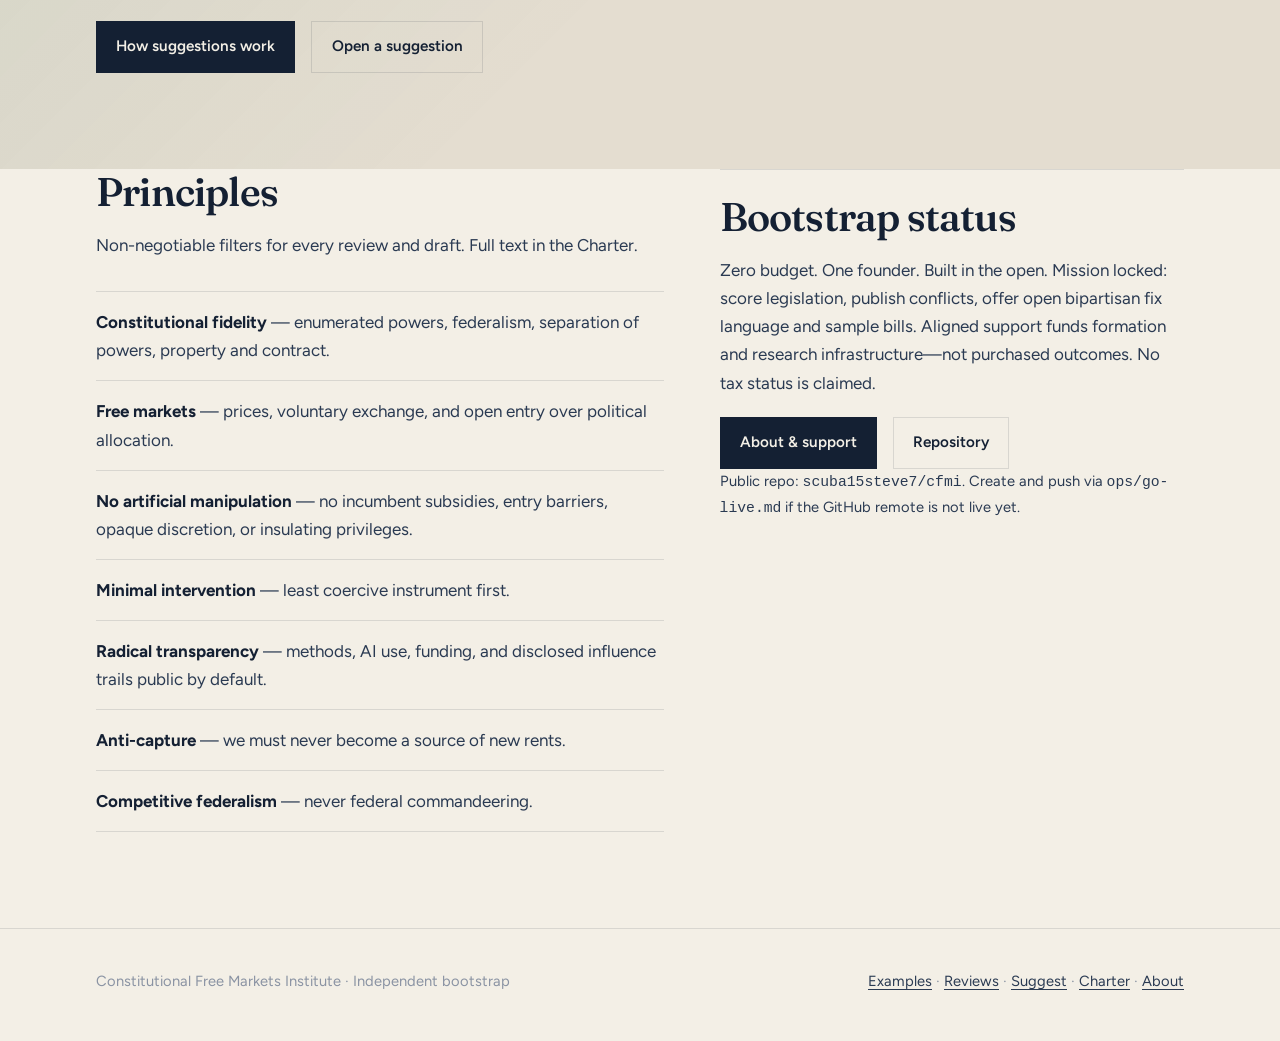
==== commit 2e8ff146: "Dig past housing talking points—hidden barrier analysis and method for all issues. Co-authored-by: C" ====
--- a/docs/index.html
+++ b/docs/index.html
@@ -60,7 +60,7 @@
         <div class="section-inner">
           <h2 id="work-title">How we work</h2>
           <p class="lede">
-            Score living bills. Publish conflicts. Offer open fix language. Circulate sample acts for bipartisan comment—always under Charter filters.
+            Score living bills. Publish conflicts. Offer open fix language. Circulate sample acts for bipartisan comment—always under Charter filters. Look past talking points to operative barriers.
           </p>
           <ol class="steps">
             <li>
--- a/docs/css/styles.css
+++ b/docs/css/styles.css
@@ -516,6 +516,40 @@
   color: var(--ink);
 }
 
+/* Two voices — columns with a rule, not cards */
+.issue-voices {
+  display: grid;
+  gap: 1rem 1.75rem;
+  margin: 0.35rem 0 1rem;
+  max-width: 44rem;
+}
+
+.issue-voice p {
+  margin: 0;
+  font-size: 0.95rem;
+  line-height: 1.55;
+  color: var(--ink-soft);
+}
+
+.issue-sources {
+  margin: 0 0 0.85rem;
+  max-width: 44rem;
+  font-size: 0.9rem;
+  line-height: 1.55;
+  color: var(--ink-soft);
+}
+
+.issue-sources a {
+  font-weight: 500;
+}
+
+.issue-actions {
+  display: flex;
+  flex-wrap: wrap;
+  gap: 0.75rem 1.5rem;
+  align-items: baseline;
+}
+
 .issue-item p:last-child {
   margin-bottom: 0;
 }
@@ -531,6 +565,11 @@
   border-bottom-color: var(--accent);
 }
 
+.issue-link-secondary {
+  font-weight: 500;
+  color: var(--ink-soft);
+}
+
 .examples-note {
   margin: 2.5rem 0 0;
   max-width: 42rem;
@@ -581,14 +620,43 @@
   margin-top: 0;
 }
 
+@media (min-width: 640px) {
+  .issue-voices {
+    grid-template-columns: 1fr 1fr;
+    column-gap: 1.75rem;
+    padding-top: 0.15rem;
+  }
+
+  .issue-voice + .issue-voice {
+    border-left: 1px solid var(--line);
+    padding-left: 1.75rem;
+  }
+}
+
 @media (min-width: 820px) {
   .issue-list {
     grid-template-columns: 1fr 1fr;
     column-gap: 3rem;
   }
 
+  .issue-item-featured {
+    grid-column: 1 / -1;
+    max-width: none;
+  }
+
+  .issue-item-featured .issue-desc,
+  .issue-item-featured .issue-approach,
+  .issue-item-featured .issue-voices,
+  .issue-item-featured .issue-sources {
+    max-width: 48rem;
+  }
+
   .issue-item:nth-child(1),
   .issue-item:nth-child(2) {
+    padding-top: 1.25rem;
+  }
+
+  .issue-item-featured:nth-child(1) {
     padding-top: 1.25rem;
   }
 }
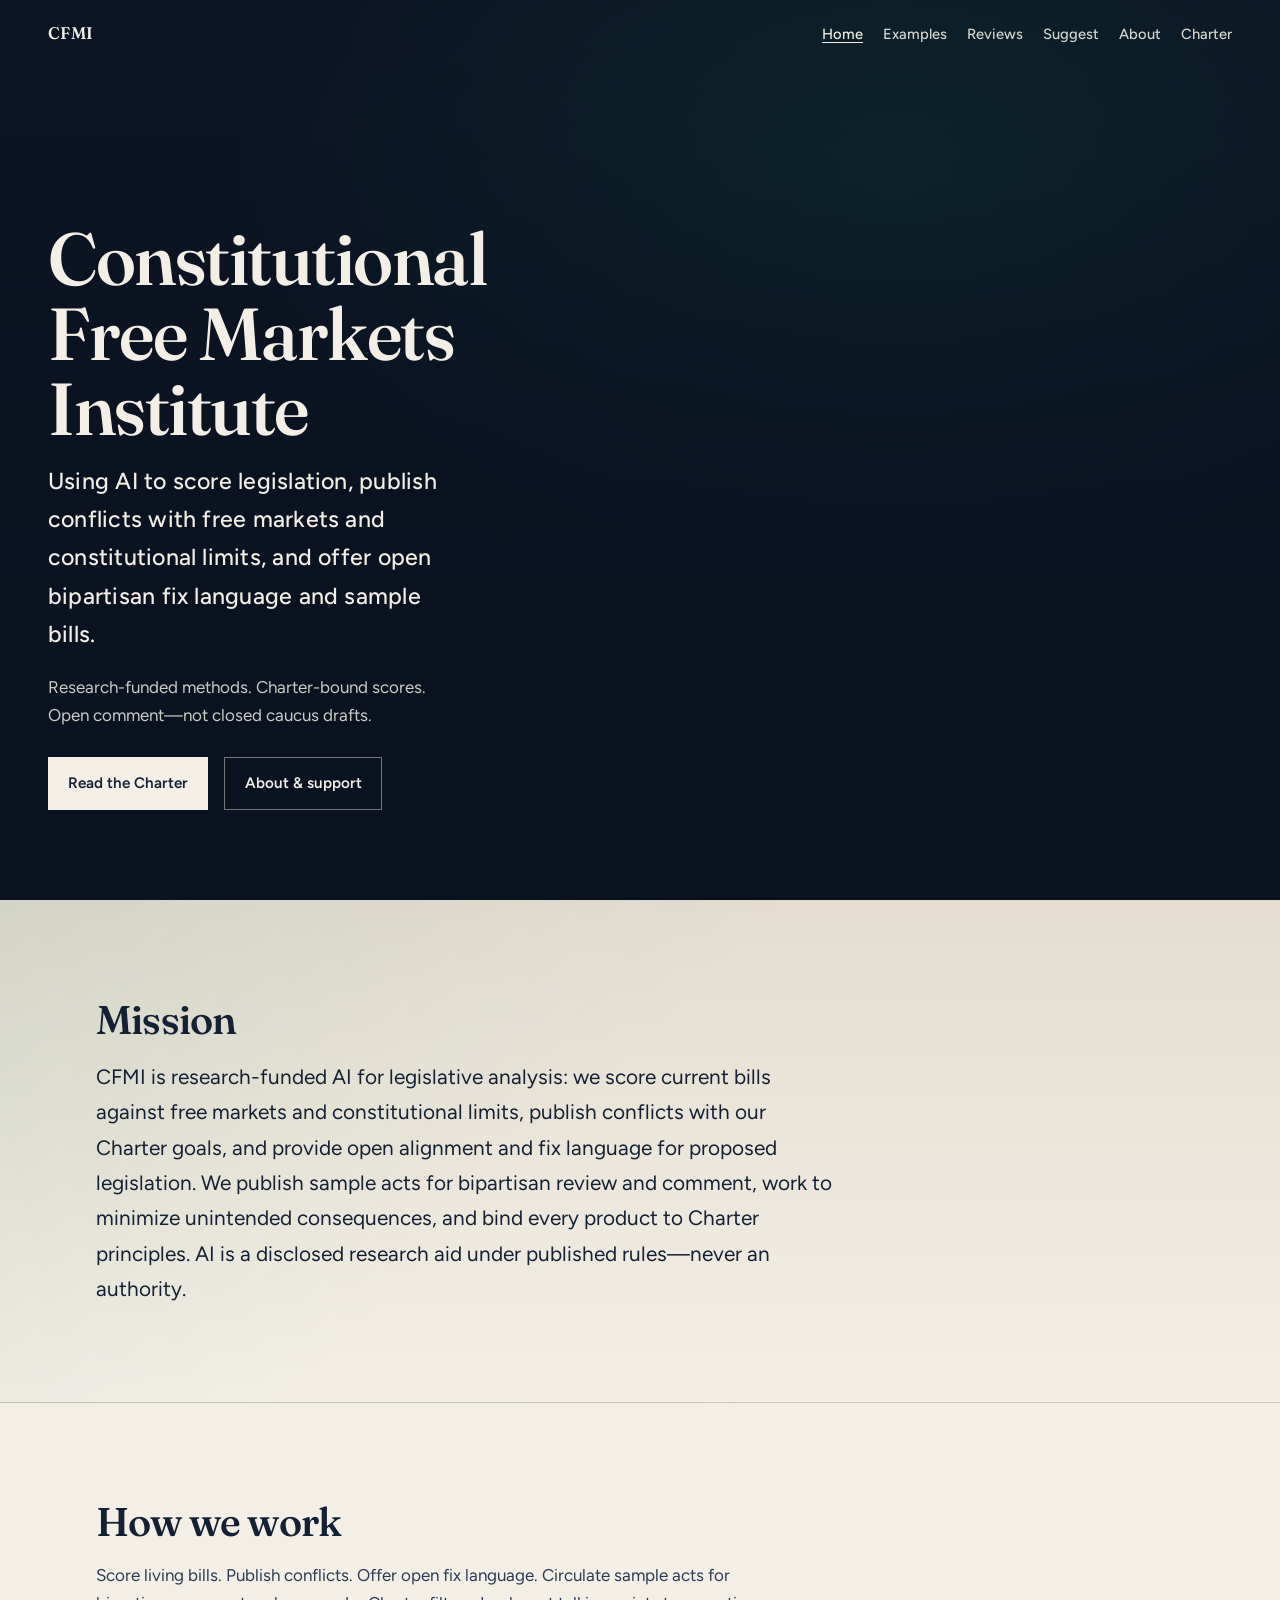
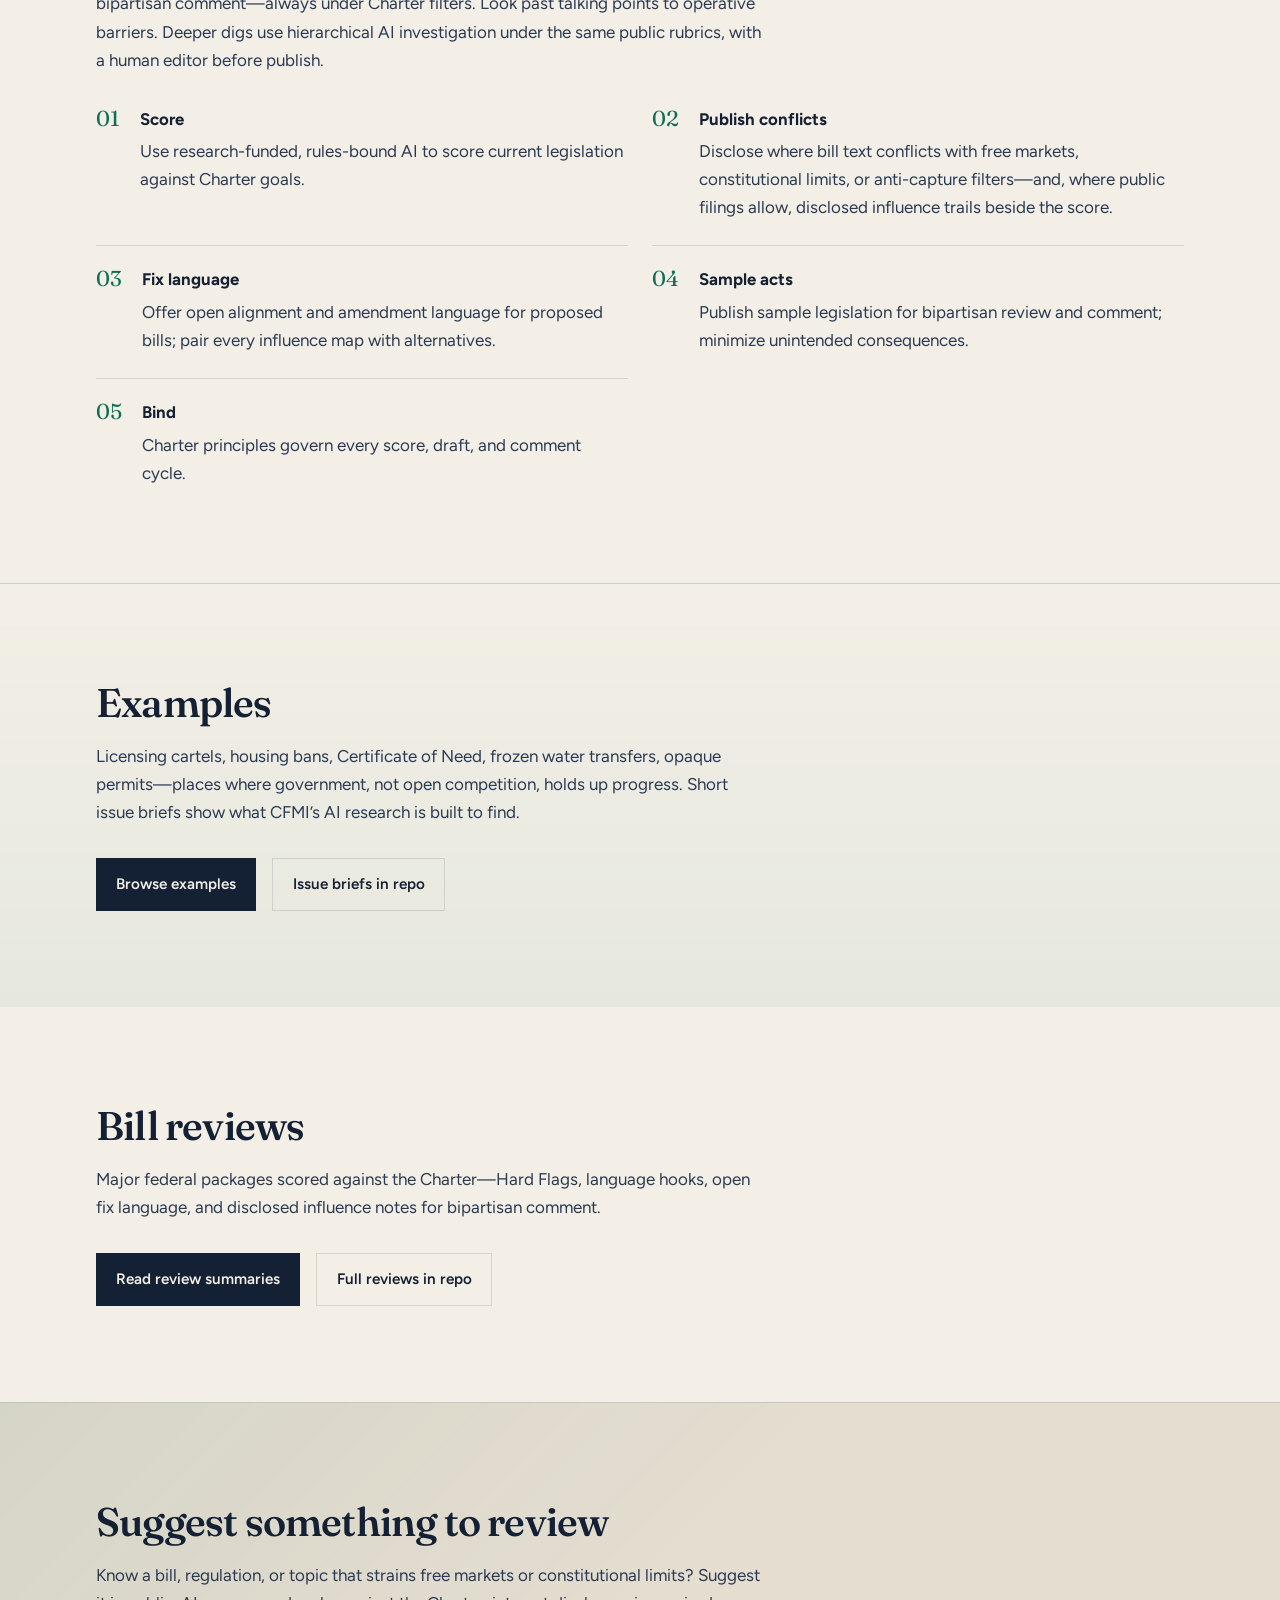
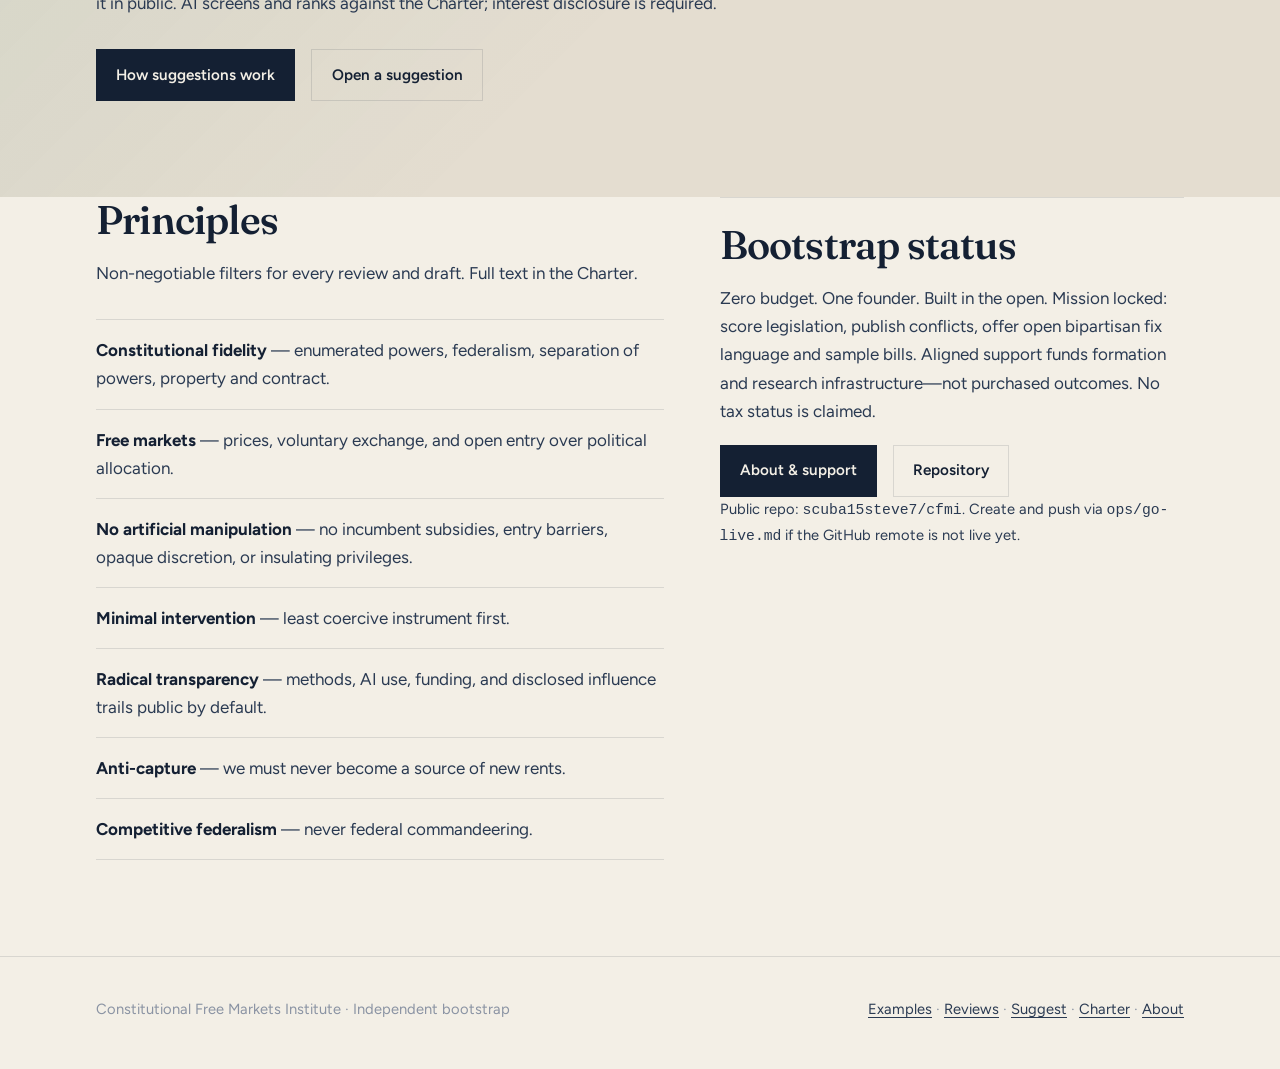
==== commit bf9934e8: "Document bounded multi-agent AI investigation architecture for issues and legislation. Co-authored-b" ====
--- a/docs/index.html
+++ b/docs/index.html
@@ -60,7 +60,7 @@
         <div class="section-inner">
           <h2 id="work-title">How we work</h2>
           <p class="lede">
-            Score living bills. Publish conflicts. Offer open fix language. Circulate sample acts for bipartisan comment—always under Charter filters. Look past talking points to operative barriers.
+            Score living bills. Publish conflicts. Offer open fix language. Circulate sample acts for bipartisan comment—always under Charter filters. Look past talking points to operative barriers. Deeper digs use hierarchical AI investigation under the same public rubrics, with a human editor before publish.
           </p>
           <ol class="steps">
             <li>
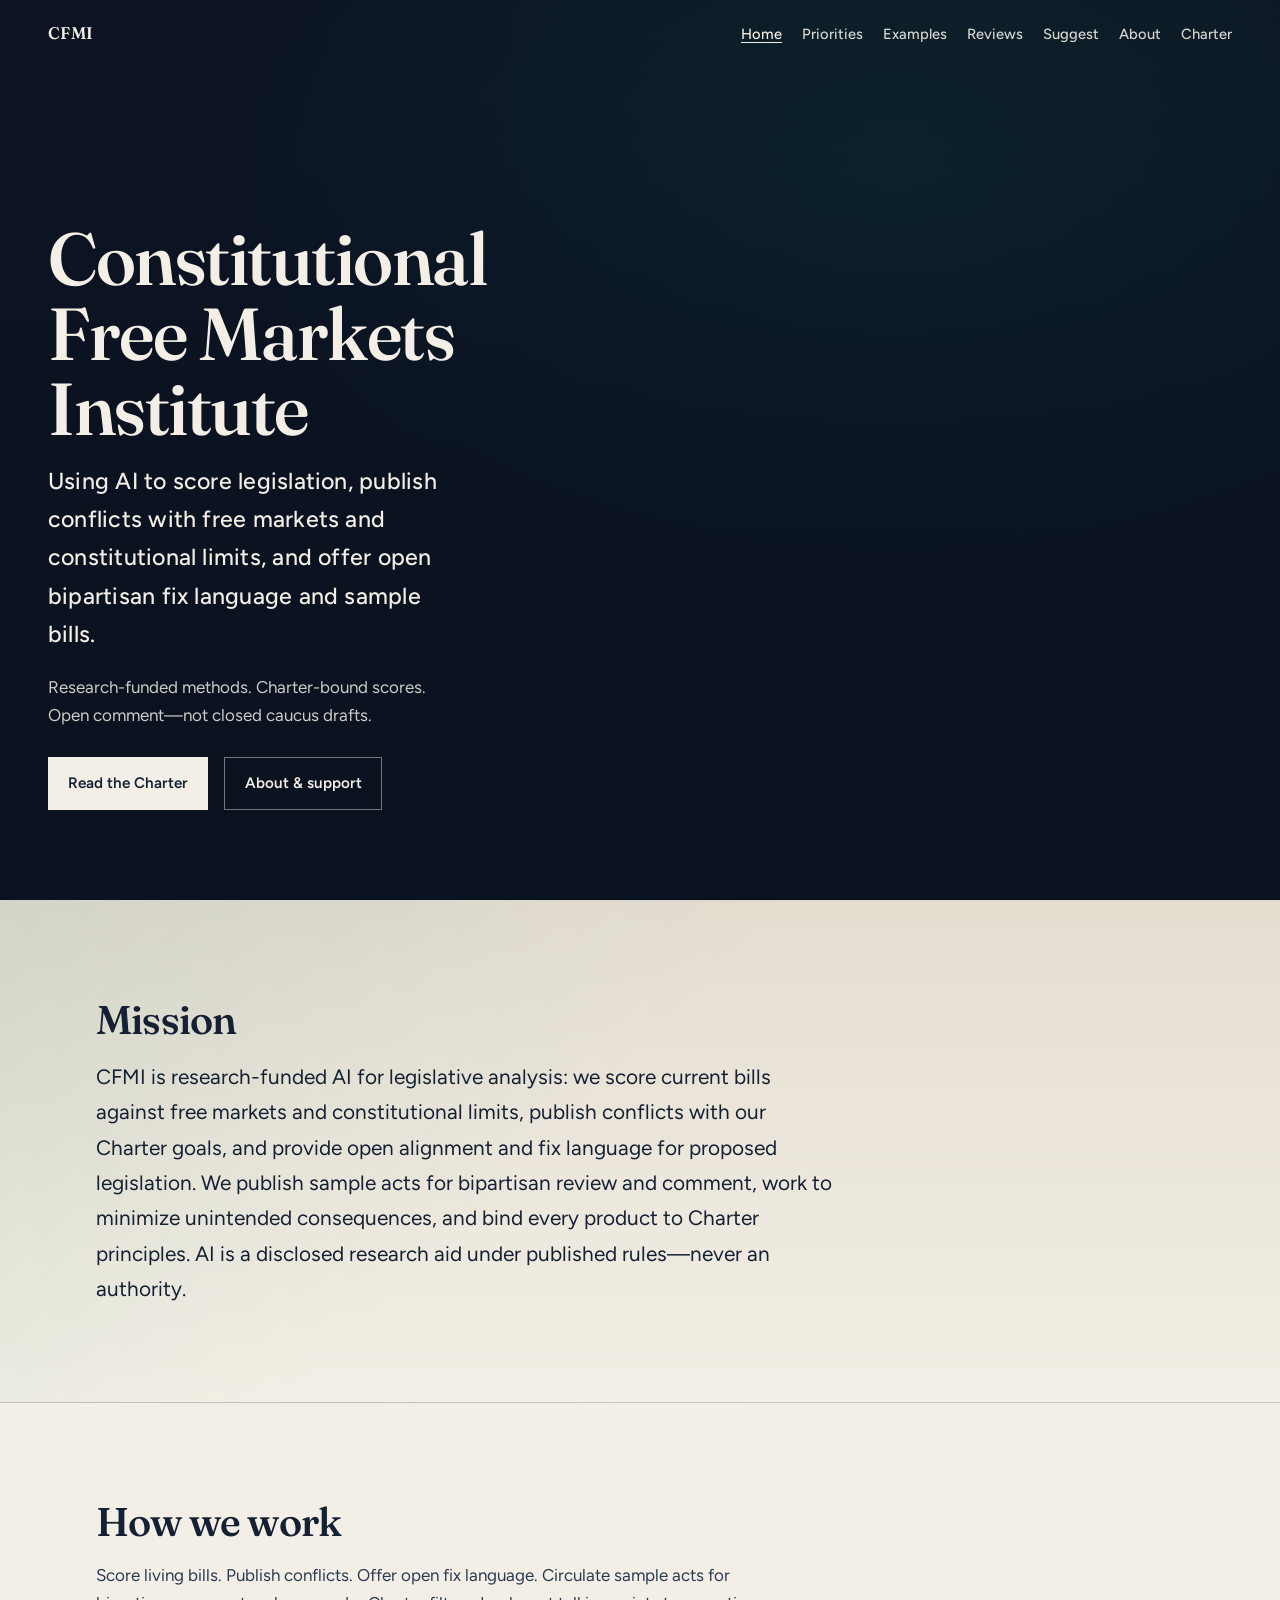
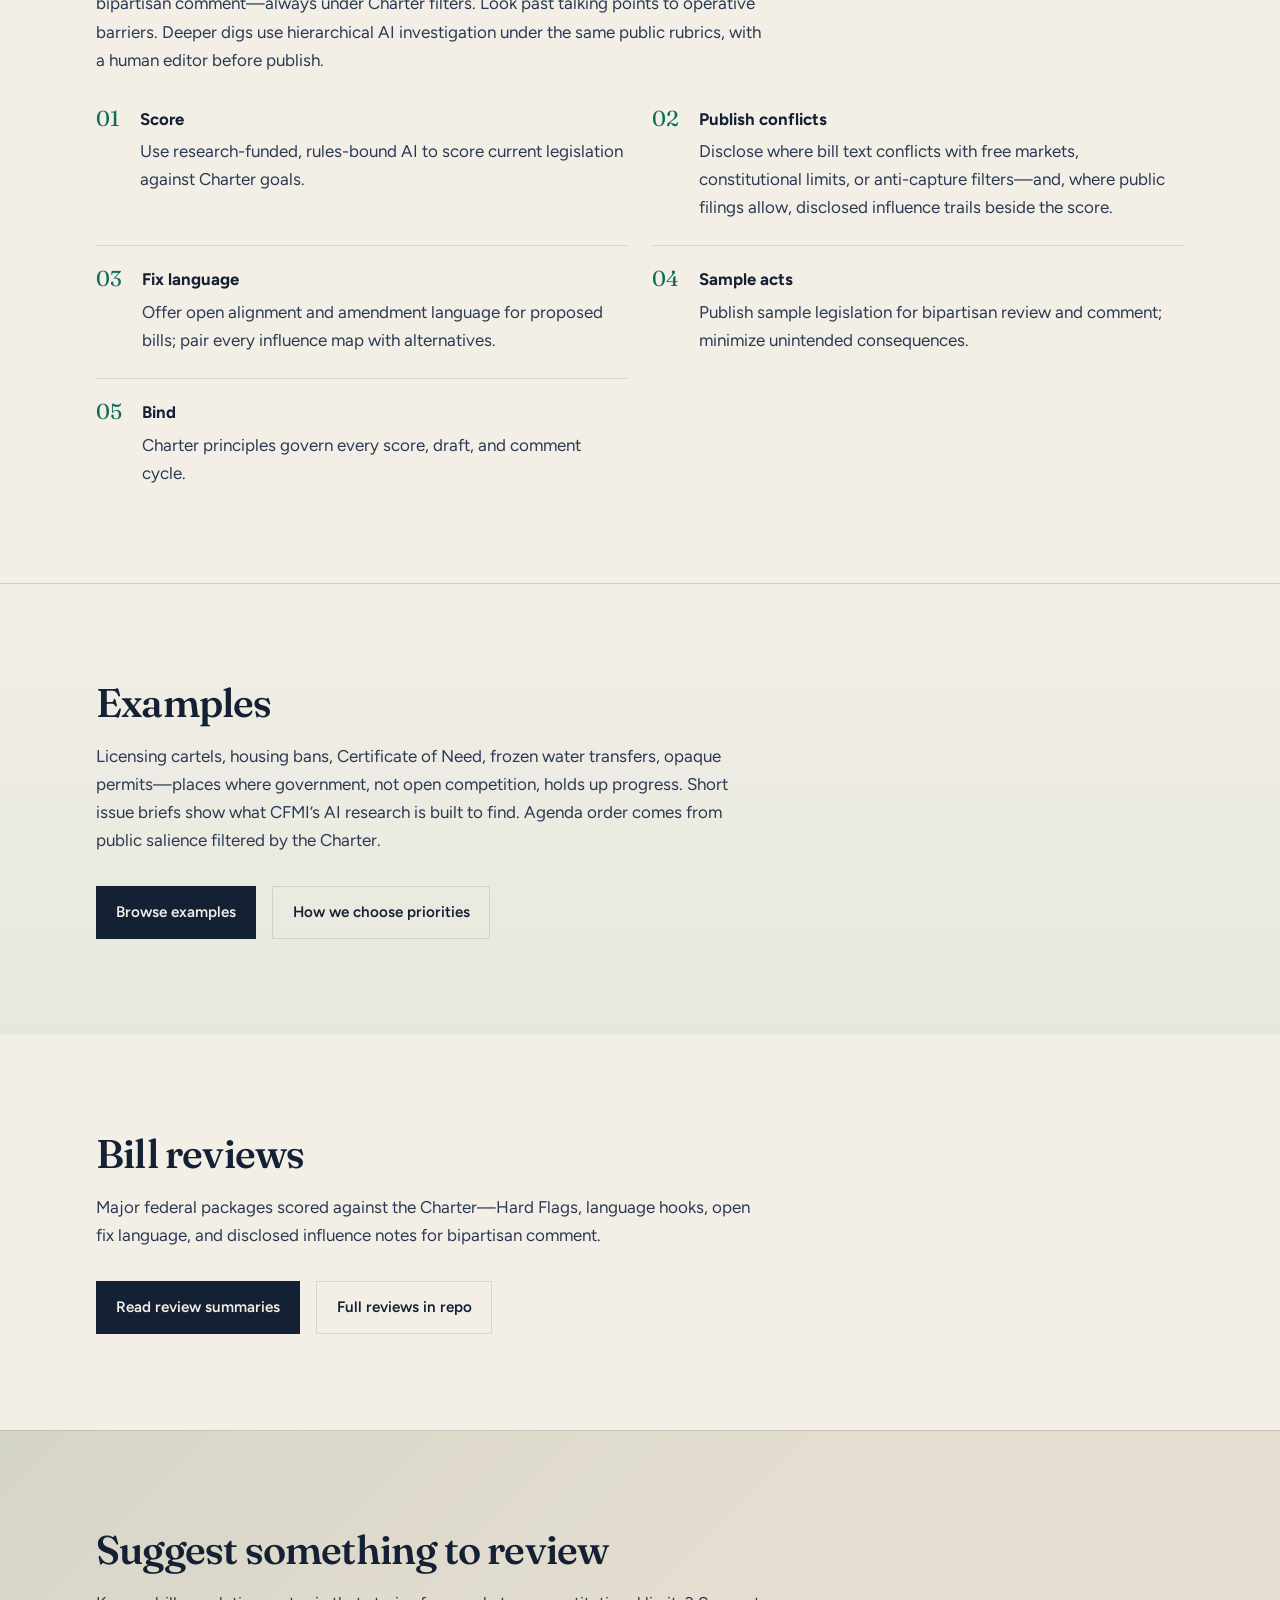
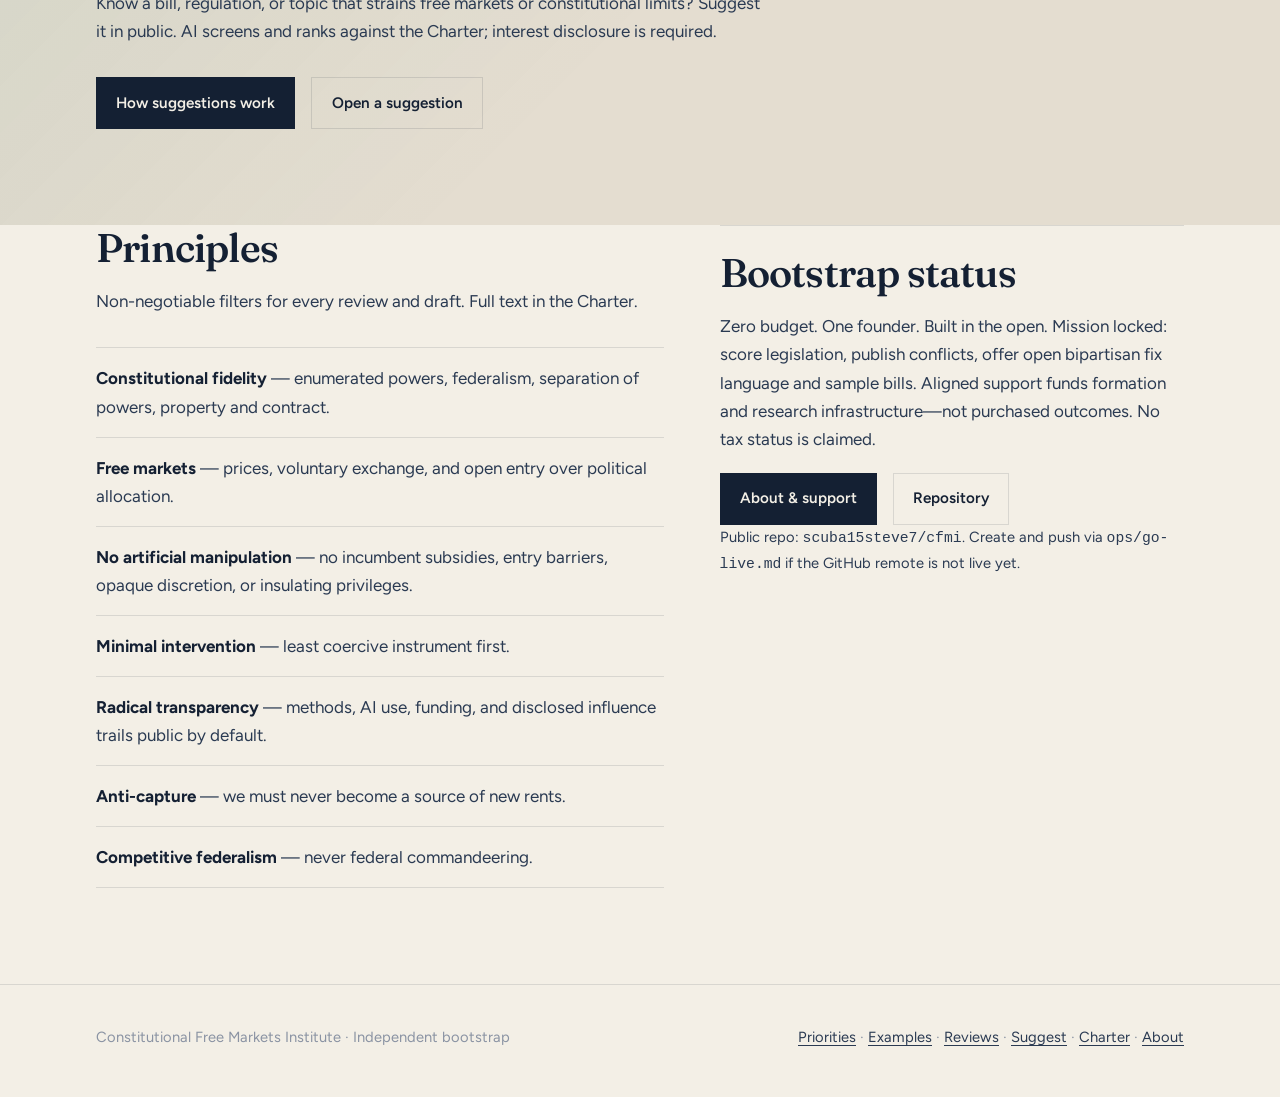
==== commit 73ffedb6: "Add public-salience × Charter priority matrix and live Priorities page. Ground the issue agenda in r" ====
--- a/docs/index.html
+++ b/docs/index.html
@@ -23,6 +23,7 @@
       <a class="brand-mark" href="index.html">CFMI</a>
       <nav class="nav" aria-label="Primary">
         <a href="index.html" aria-current="page">Home</a>
+        <a href="priorities.html">Priorities</a>
         <a href="examples.html">Examples</a>
         <a href="reviews.html">Reviews</a>
         <a href="feedback.html">Suggest</a>
@@ -101,11 +102,11 @@
         <div class="section-inner">
           <h2 id="examples-title">Examples</h2>
           <p class="lede">
-            Licensing cartels, housing bans, Certificate of Need, frozen water transfers, opaque permits—places where government, not open competition, holds up progress. Short issue briefs show what CFMI’s AI research is built to find.
+            Licensing cartels, housing bans, Certificate of Need, frozen water transfers, opaque permits—places where government, not open competition, holds up progress. Short issue briefs show what CFMI’s AI research is built to find. Agenda order comes from public salience filtered by the Charter.
           </p>
           <div class="cta-row">
             <a class="button button-ink" href="examples.html">Browse examples</a>
-            <a class="button button-quiet" href="https://github.com/scuba15steve7/cfmi/tree/main/ai-reviews/issues">Issue briefs in repo</a>
+            <a class="button button-quiet" href="priorities.html">How we choose priorities</a>
           </div>
         </div>
       </section>
@@ -172,6 +173,8 @@
       <div class="section-inner">
         <div>Constitutional Free Markets Institute · Independent bootstrap</div>
         <div>
+          <a href="priorities.html">Priorities</a>
+          ·
           <a href="examples.html">Examples</a>
           ·
           <a href="reviews.html">Reviews</a>
--- a/docs/css/styles.css
+++ b/docs/css/styles.css
@@ -678,3 +678,59 @@
     transform: none;
   }
 }
+
+
+/* Priorities page — ranked agenda (bordered sections, not cards) */
+.priority-list {
+  list-style: none;
+  margin: 0;
+  padding: 0;
+  counter-reset: pri;
+  border-top: 1px solid var(--line);
+}
+
+.priority-list > li {
+  padding: 1.5rem 0;
+  border-bottom: 1px solid var(--line);
+  counter-increment: pri;
+}
+
+.priority-list h3 {
+  margin: 0 0 0.35rem;
+  font-family: var(--font-display);
+  font-size: 1.35rem;
+  font-weight: 560;
+  letter-spacing: -0.01em;
+  line-height: 1.2;
+}
+
+.priority-list h3::before {
+  content: counter(pri) ". ";
+  color: var(--accent);
+  font-weight: 560;
+}
+
+.priority-meta {
+  margin: 0 0 0.65rem;
+  font-size: 0.88rem;
+  font-weight: 600;
+  letter-spacing: 0.02em;
+  text-transform: uppercase;
+  color: var(--accent-deep);
+}
+
+.priority-list p {
+  margin: 0 0 0.55rem;
+  max-width: 42rem;
+  color: var(--ink-soft);
+}
+
+.priority-links {
+  margin-top: 0.75rem;
+  font-size: 0.95rem;
+}
+
+.nav {
+  flex-wrap: wrap;
+  justify-content: flex-end;
+}
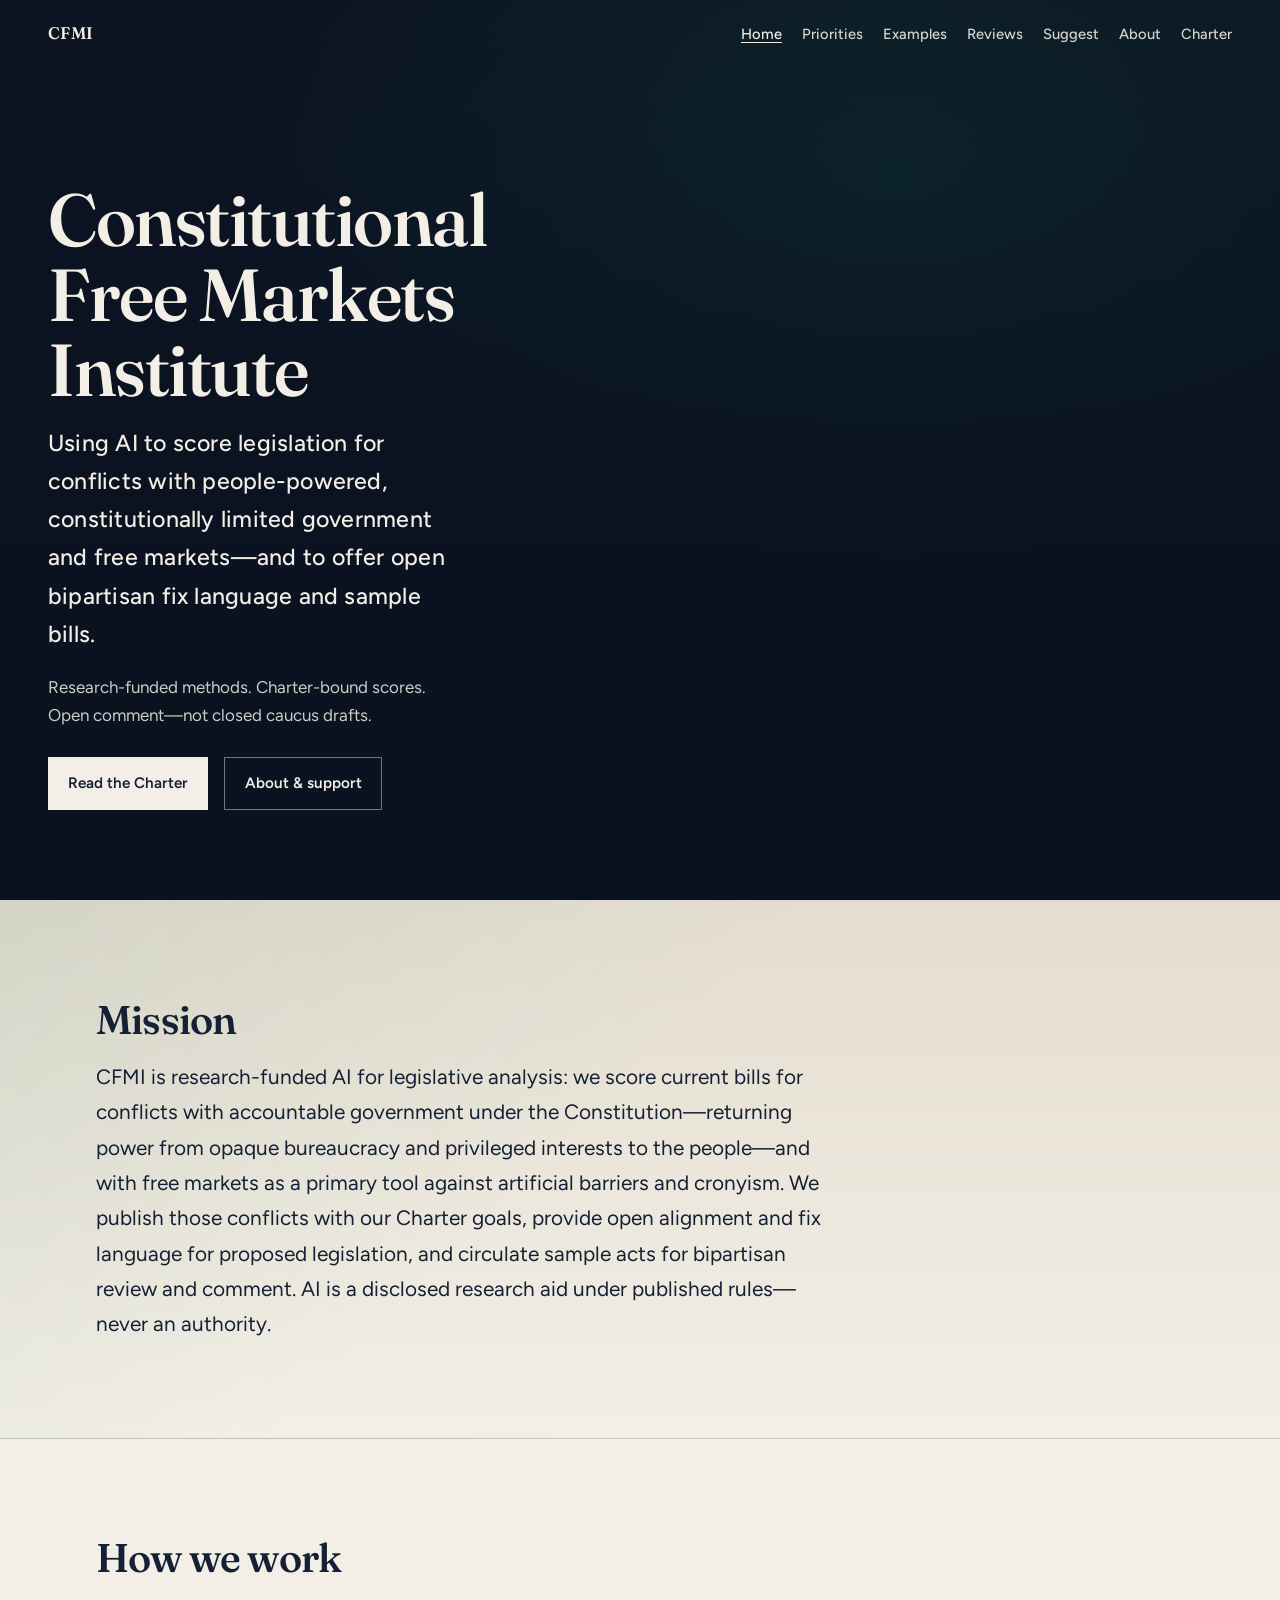
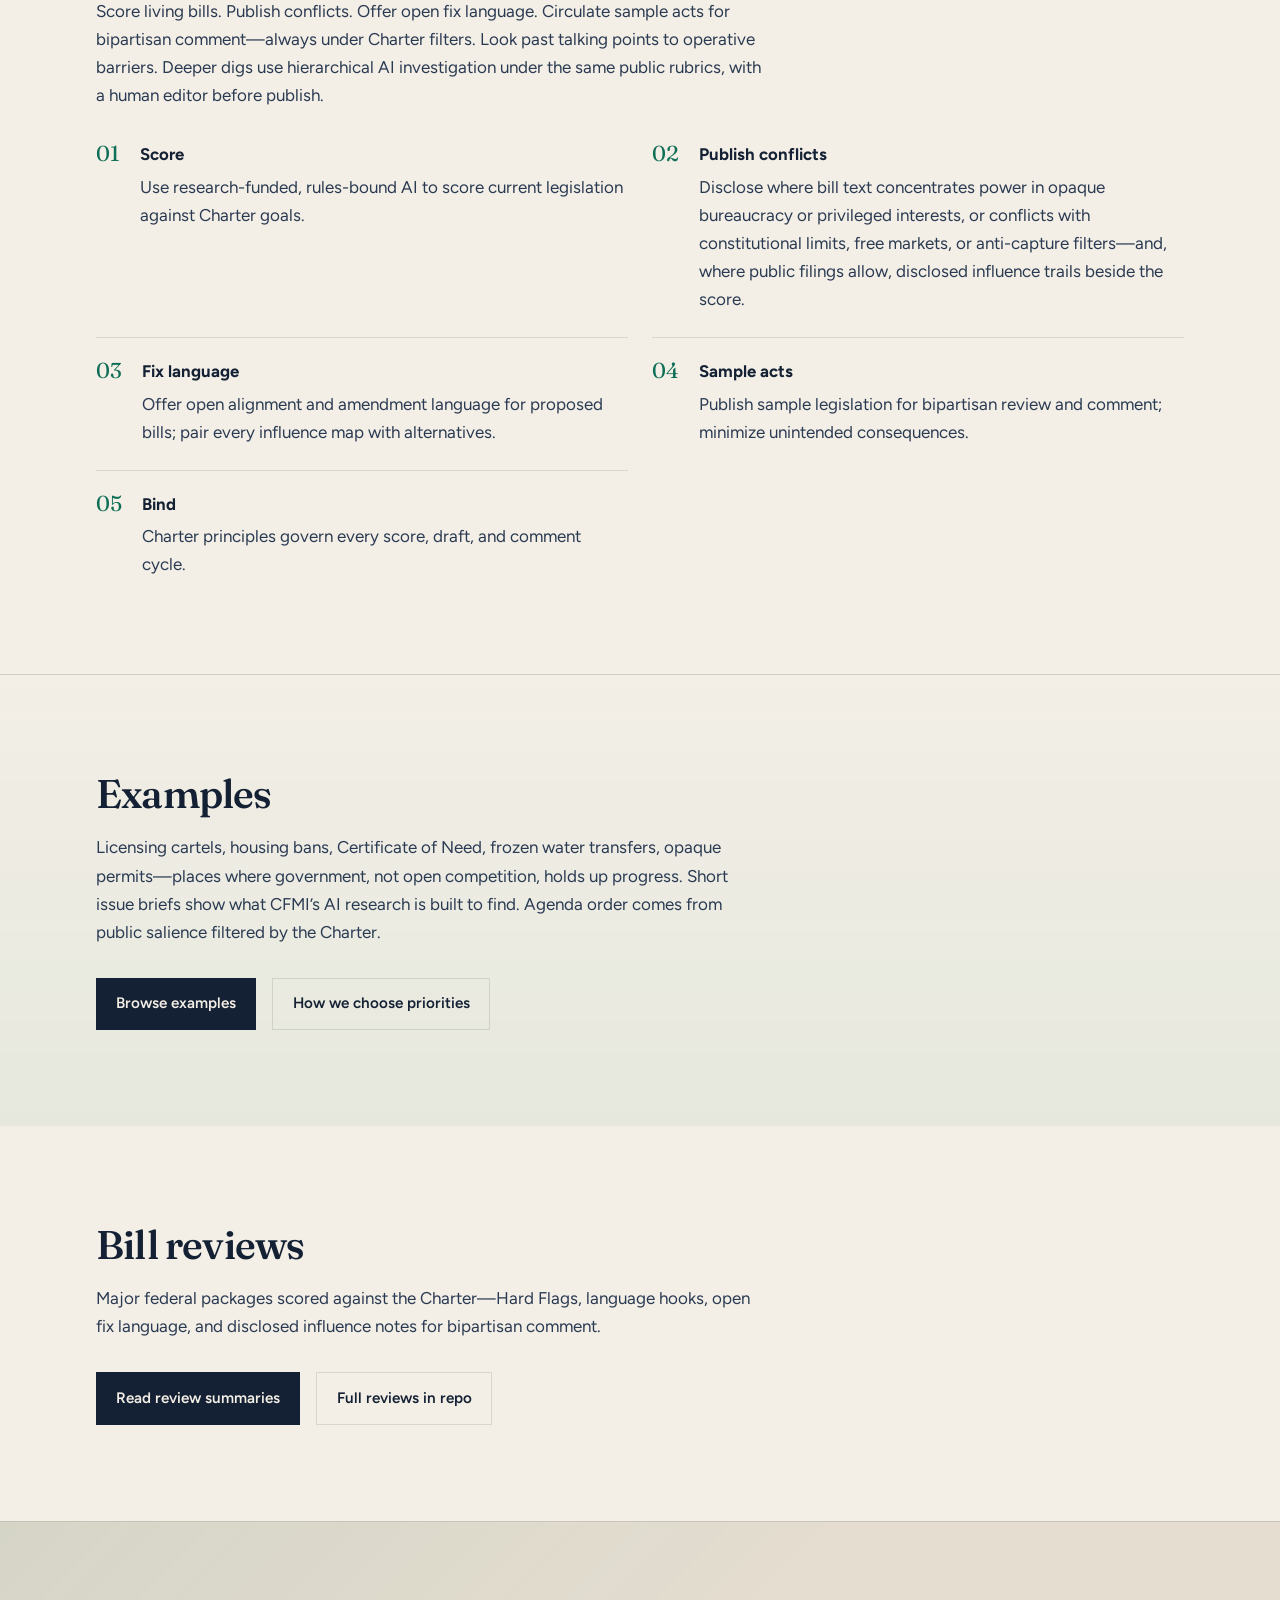
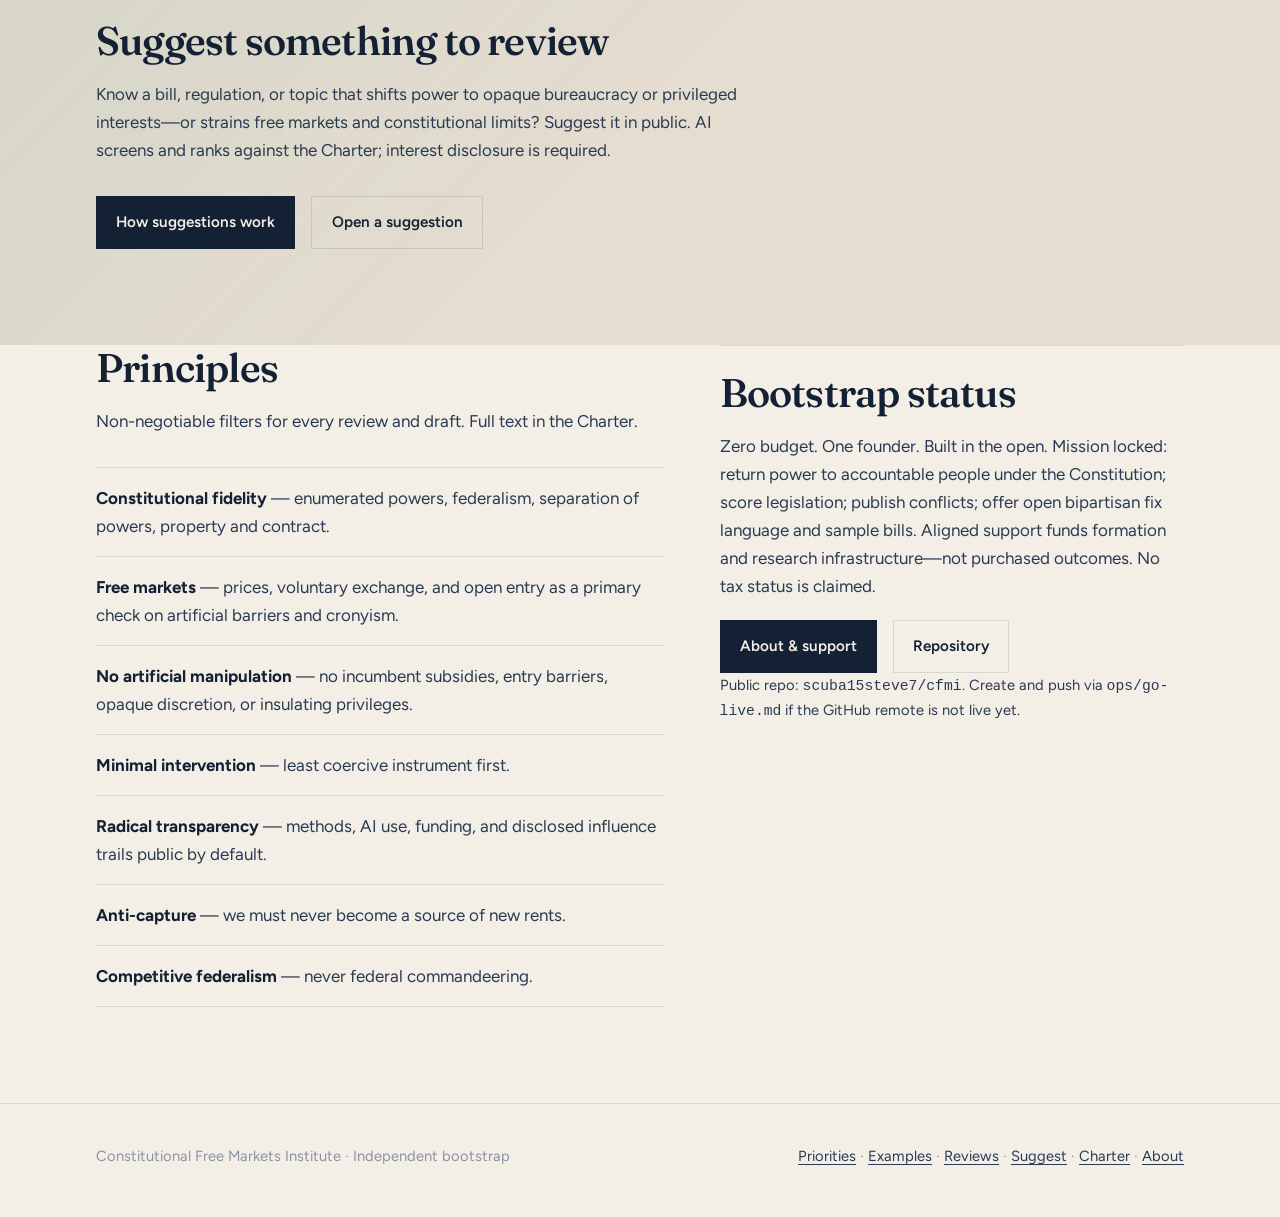
==== commit c39f97f6: "Add access-to-justice priority; center people-over-bureaucracy frame. Remap raw crime slogans to Cha" ====
--- a/docs/index.html
+++ b/docs/index.html
@@ -6,7 +6,7 @@
     <title>Constitutional Free Markets Institute</title>
     <meta
       name="description"
-      content="CFMI uses AI to score legislation, publish conflicts with free markets and constitutional limits, and offer open bipartisan fix language and sample bills."
+      content="CFMI uses AI to score legislation for conflicts with people-powered, constitutionally limited government and free markets, and to offer open bipartisan fix language and sample bills."
     />
     <link rel="preconnect" href="https://fonts.googleapis.com" />
     <link rel="preconnect" href="https://fonts.gstatic.com" crossorigin />
@@ -37,7 +37,7 @@
         <div class="hero-visual" role="img" aria-label="Abstract colonnade opening onto a market horizon"></div>
         <div class="hero-content">
           <h1 class="hero-brand">Constitutional Free Markets Institute</h1>
-          <p class="hero-line">Using AI to score legislation, publish conflicts with free markets and constitutional limits, and offer open bipartisan fix language and sample bills.</p>
+          <p class="hero-line">Using AI to score legislation for conflicts with people-powered, constitutionally limited government and free markets—and to offer open bipartisan fix language and sample bills.</p>
           <p class="hero-support">
             Research-funded methods. Charter-bound scores. Open comment—not closed caucus drafts.
           </p>
@@ -52,7 +52,7 @@
         <div class="section-inner">
           <h2 id="mission-title">Mission</h2>
           <p>
-            CFMI is research-funded AI for legislative analysis: we score current bills against free markets and constitutional limits, publish conflicts with our Charter goals, and provide open alignment and fix language for proposed legislation. We publish sample acts for bipartisan review and comment, work to minimize unintended consequences, and bind every product to Charter principles. AI is a disclosed research aid under published rules—never an authority.
+            CFMI is research-funded AI for legislative analysis: we score current bills for conflicts with accountable government under the Constitution—returning power from opaque bureaucracy and privileged interests to the people—and with free markets as a primary tool against artificial barriers and cronyism. We publish those conflicts with our Charter goals, provide open alignment and fix language for proposed legislation, and circulate sample acts for bipartisan review and comment. AI is a disclosed research aid under published rules—never an authority.
           </p>
         </div>
       </section>
@@ -73,7 +73,7 @@
             <li>
               <div>
                 <strong>Publish conflicts</strong>
-                <span>Disclose where bill text conflicts with free markets, constitutional limits, or anti-capture filters—and, where public filings allow, disclosed influence trails beside the score.</span>
+                <span>Disclose where bill text concentrates power in opaque bureaucracy or privileged interests, or conflicts with constitutional limits, free markets, or anti-capture filters—and, where public filings allow, disclosed influence trails beside the score.</span>
               </div>
             </li>
             <li>
@@ -128,7 +128,7 @@
         <div class="section-inner">
           <h2 id="suggest-title">Suggest something to review</h2>
           <p class="lede">
-            Know a bill, regulation, or topic that strains free markets or constitutional limits? Suggest it in public. AI screens and ranks against the Charter; interest disclosure is required.
+            Know a bill, regulation, or topic that shifts power to opaque bureaucracy or privileged interests—or strains free markets and constitutional limits? Suggest it in public. AI screens and ranks against the Charter; interest disclosure is required.
           </p>
           <div class="cta-row">
             <a class="button button-ink" href="feedback.html">How suggestions work</a>
@@ -144,7 +144,7 @@
             <p class="lede">Non-negotiable filters for every review and draft. Full text in the Charter.</p>
             <ul class="principles">
               <li><strong>Constitutional fidelity</strong> — enumerated powers, federalism, separation of powers, property and contract.</li>
-              <li><strong>Free markets</strong> — prices, voluntary exchange, and open entry over political allocation.</li>
+              <li><strong>Free markets</strong> — prices, voluntary exchange, and open entry as a primary check on artificial barriers and cronyism.</li>
               <li><strong>No artificial manipulation</strong> — no incumbent subsidies, entry barriers, opaque discretion, or insulating privileges.</li>
               <li><strong>Minimal intervention</strong> — least coercive instrument first.</li>
               <li><strong>Radical transparency</strong> — methods, AI use, funding, and disclosed influence trails public by default.</li>
@@ -155,7 +155,7 @@
           <div class="support-panel">
             <h2>Bootstrap status</h2>
             <p>
-              Zero budget. One founder. Built in the open. Mission locked: score legislation, publish conflicts, offer open bipartisan fix language and sample bills. Aligned support funds formation and research infrastructure—not purchased outcomes. No tax status is claimed.
+              Zero budget. One founder. Built in the open. Mission locked: return power to accountable people under the Constitution; score legislation; publish conflicts; offer open bipartisan fix language and sample bills. Aligned support funds formation and research infrastructure—not purchased outcomes. No tax status is claimed.
             </p>
             <div class="cta-row">
               <a class="button button-ink" href="about.html">About &amp; support</a>
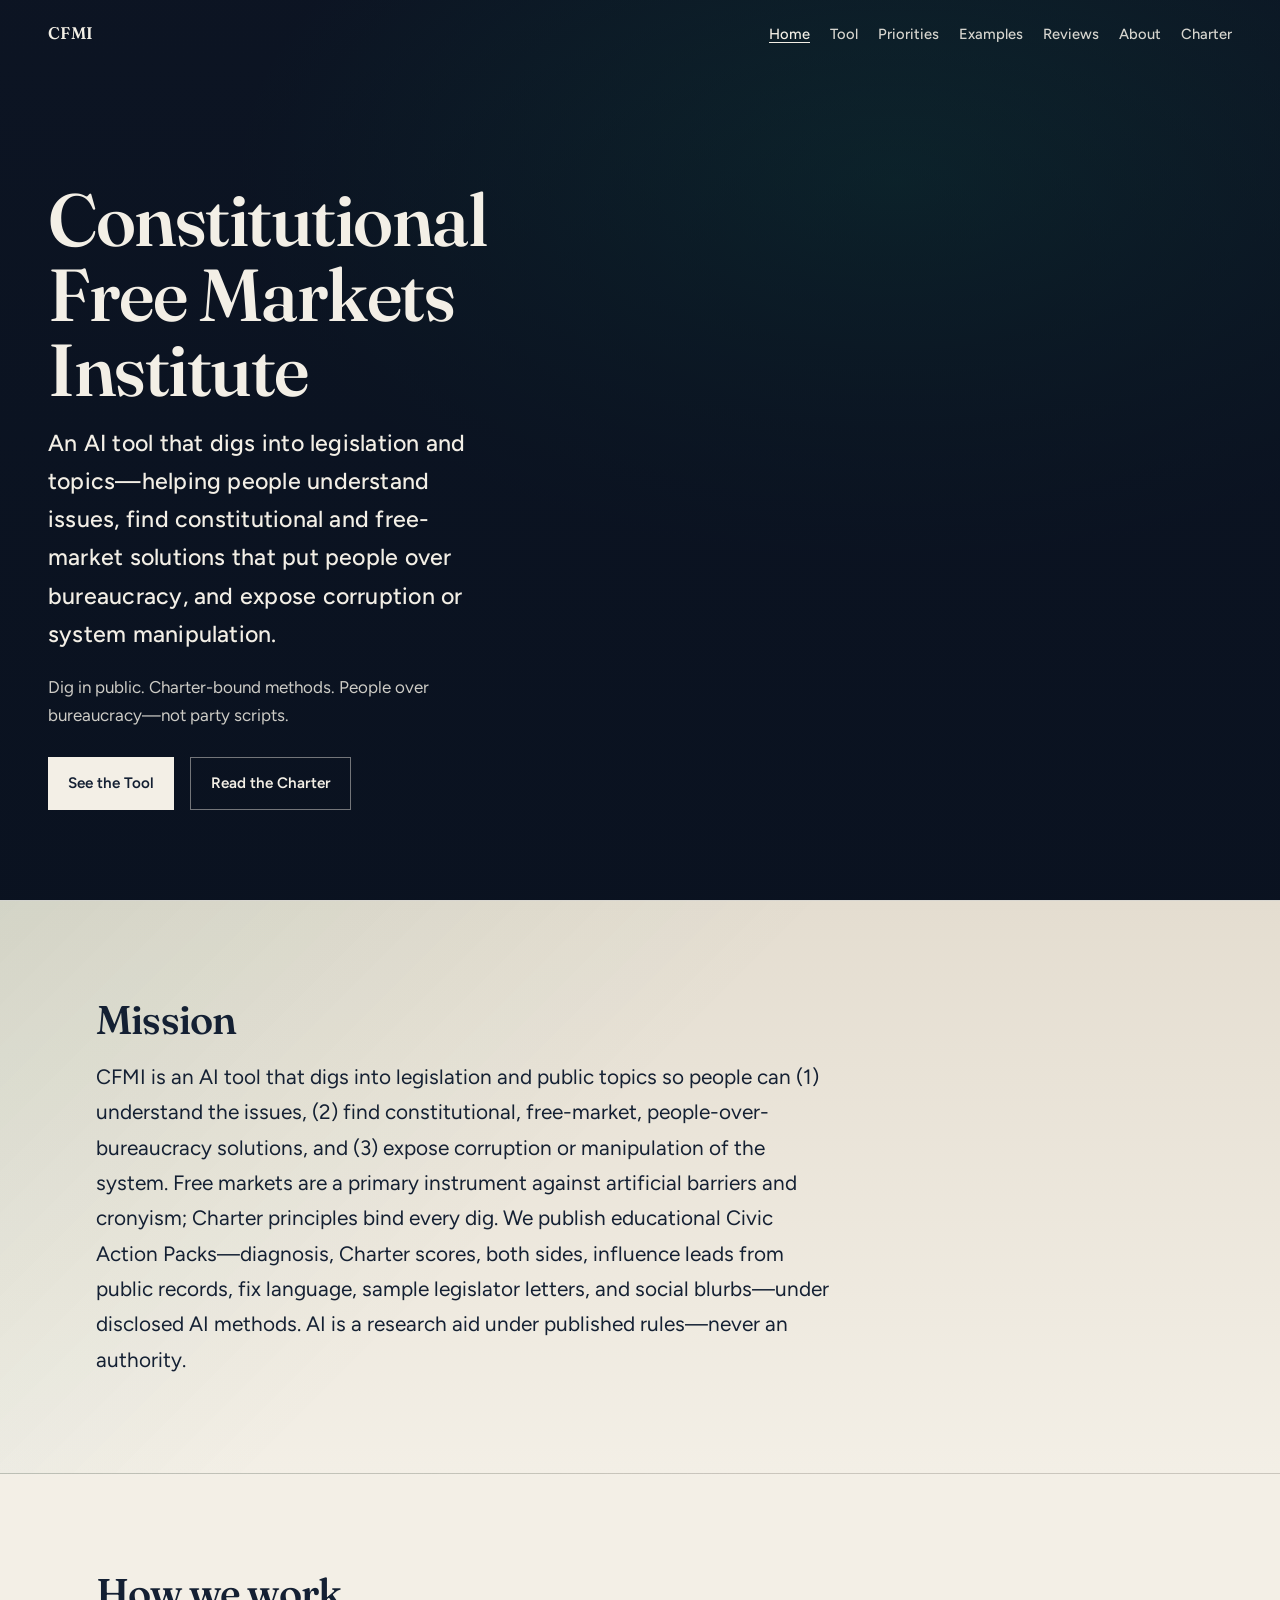
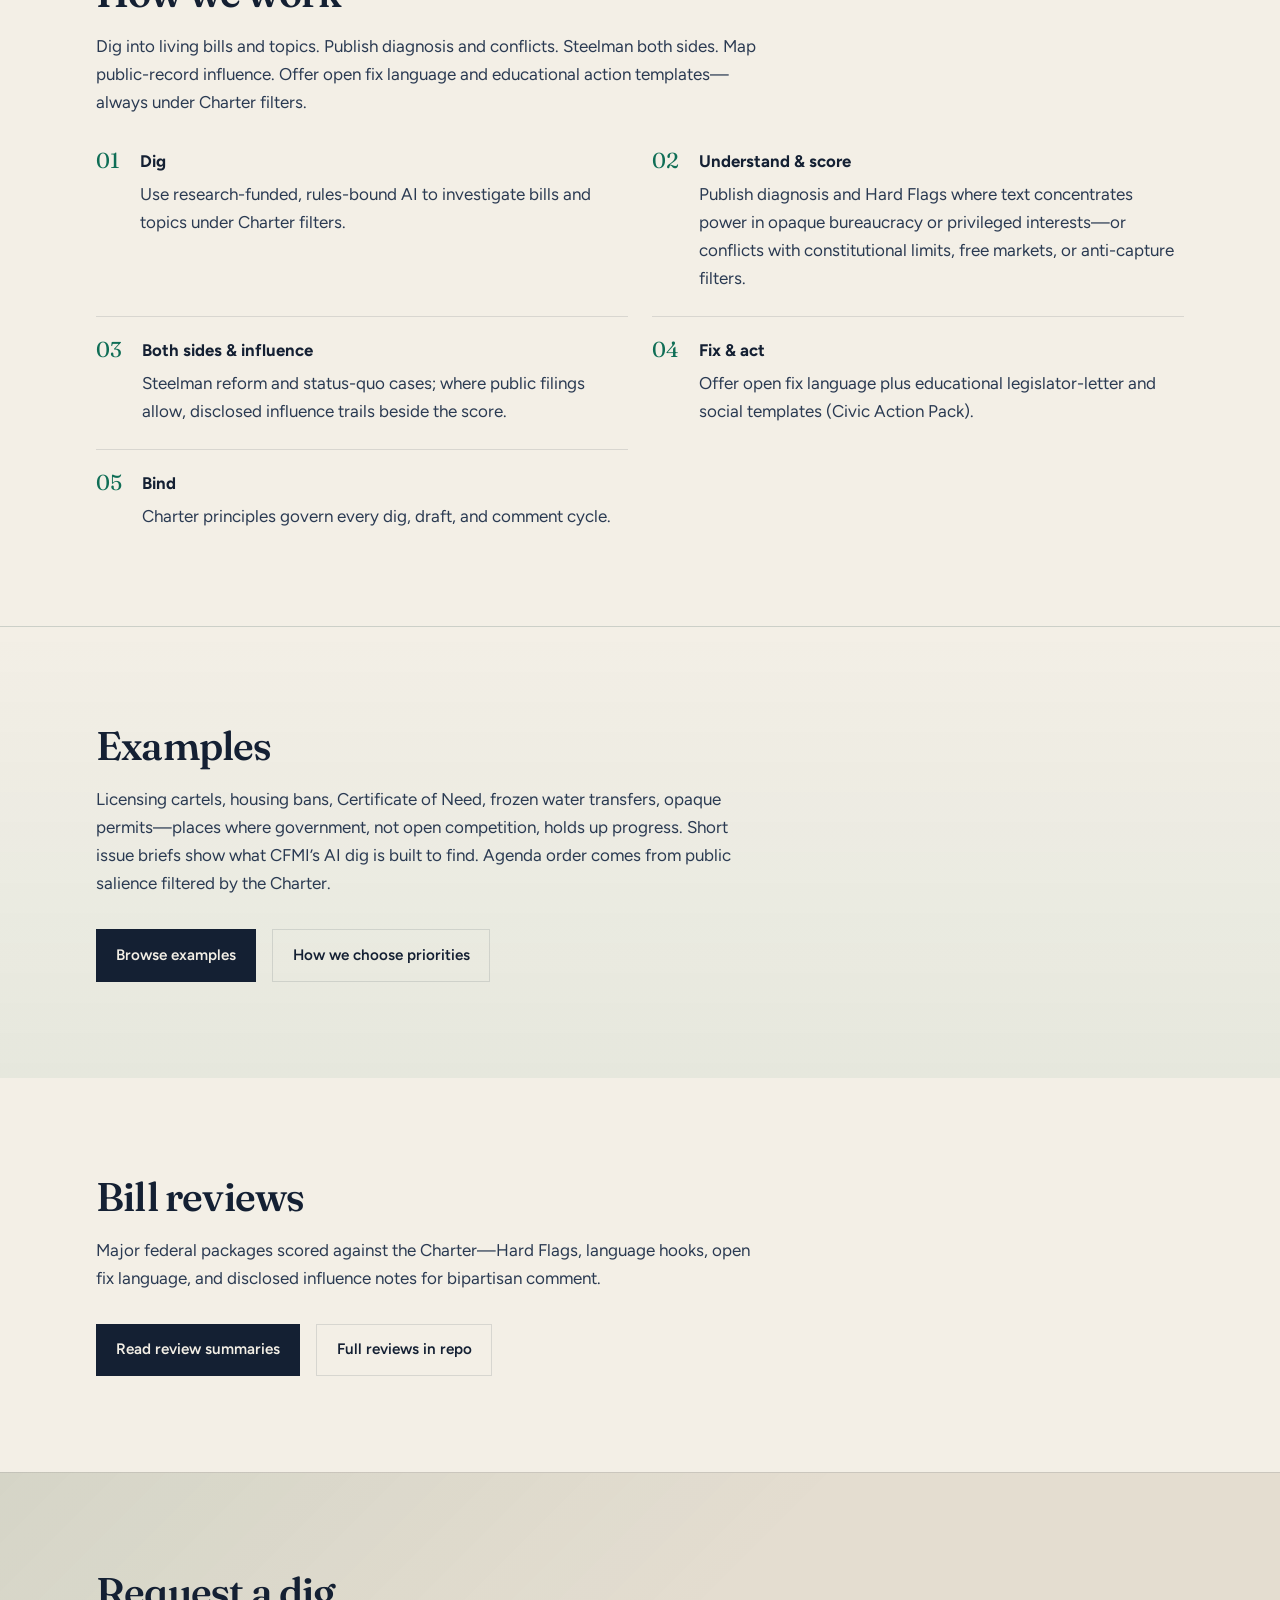
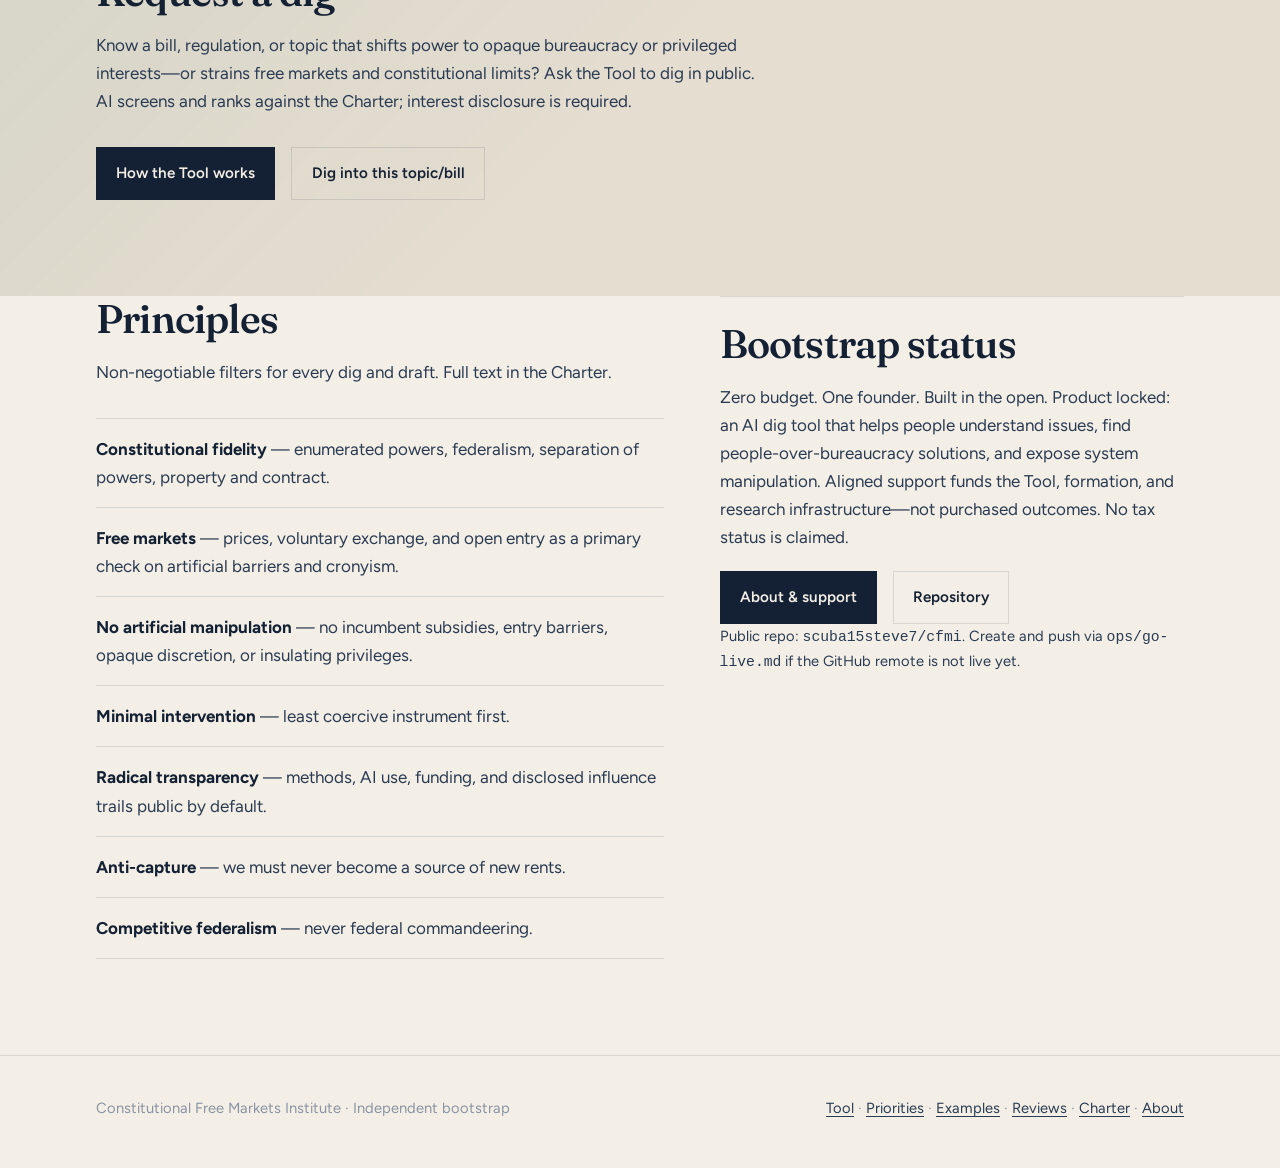
==== commit 2c842163: "Lock CFMI product as an AI dig tool with Civic Action Packs. Public tagline, mission, Tool page, dig" ====
--- a/docs/index.html
+++ b/docs/index.html
@@ -6,7 +6,7 @@
     <title>Constitutional Free Markets Institute</title>
     <meta
       name="description"
-      content="CFMI uses AI to score legislation for conflicts with people-powered, constitutionally limited government and free markets, and to offer open bipartisan fix language and sample bills."
+      content="CFMI is an AI tool that digs into legislation and topics so people can understand issues, find constitutional and free-market solutions that put people over bureaucracy, and expose corruption or system manipulation."
     />
     <link rel="preconnect" href="https://fonts.googleapis.com" />
     <link rel="preconnect" href="https://fonts.gstatic.com" crossorigin />
@@ -23,10 +23,10 @@
       <a class="brand-mark" href="index.html">CFMI</a>
       <nav class="nav" aria-label="Primary">
         <a href="index.html" aria-current="page">Home</a>
+        <a href="tool.html">Tool</a>
         <a href="priorities.html">Priorities</a>
         <a href="examples.html">Examples</a>
         <a href="reviews.html">Reviews</a>
-        <a href="feedback.html">Suggest</a>
         <a href="about.html">About</a>
         <a href="charter.html">Charter</a>
       </nav>
@@ -37,13 +37,13 @@
         <div class="hero-visual" role="img" aria-label="Abstract colonnade opening onto a market horizon"></div>
         <div class="hero-content">
           <h1 class="hero-brand">Constitutional Free Markets Institute</h1>
-          <p class="hero-line">Using AI to score legislation for conflicts with people-powered, constitutionally limited government and free markets—and to offer open bipartisan fix language and sample bills.</p>
+          <p class="hero-line">An AI tool that digs into legislation and topics—helping people understand issues, find constitutional and free-market solutions that put people over bureaucracy, and expose corruption or system manipulation.</p>
           <p class="hero-support">
-            Research-funded methods. Charter-bound scores. Open comment—not closed caucus drafts.
+            Dig in public. Charter-bound methods. People over bureaucracy—not party scripts.
           </p>
           <div class="cta-row">
-            <a class="button button-primary" href="charter.html">Read the Charter</a>
-            <a class="button button-ghost" href="about.html">About &amp; support</a>
+            <a class="button button-primary" href="tool.html">See the Tool</a>
+            <a class="button button-ghost" href="charter.html">Read the Charter</a>
           </div>
         </div>
       </section>
@@ -52,7 +52,7 @@
         <div class="section-inner">
           <h2 id="mission-title">Mission</h2>
           <p>
-            CFMI is research-funded AI for legislative analysis: we score current bills for conflicts with accountable government under the Constitution—returning power from opaque bureaucracy and privileged interests to the people—and with free markets as a primary tool against artificial barriers and cronyism. We publish those conflicts with our Charter goals, provide open alignment and fix language for proposed legislation, and circulate sample acts for bipartisan review and comment. AI is a disclosed research aid under published rules—never an authority.
+            CFMI is an AI tool that digs into legislation and public topics so people can (1) understand the issues, (2) find constitutional, free-market, people-over-bureaucracy solutions, and (3) expose corruption or manipulation of the system. Free markets are a primary instrument against artificial barriers and cronyism; Charter principles bind every dig. We publish educational Civic Action Packs—diagnosis, Charter scores, both sides, influence leads from public records, fix language, sample legislator letters, and social blurbs—under disclosed AI methods. AI is a research aid under published rules—never an authority.
           </p>
         </div>
       </section>
@@ -61,37 +61,37 @@
         <div class="section-inner">
           <h2 id="work-title">How we work</h2>
           <p class="lede">
-            Score living bills. Publish conflicts. Offer open fix language. Circulate sample acts for bipartisan comment—always under Charter filters. Look past talking points to operative barriers. Deeper digs use hierarchical AI investigation under the same public rubrics, with a human editor before publish.
+            Dig into living bills and topics. Publish diagnosis and conflicts. Steelman both sides. Map public-record influence. Offer open fix language and educational action templates—always under Charter filters.
           </p>
           <ol class="steps">
             <li>
               <div>
-                <strong>Score</strong>
-                <span>Use research-funded, rules-bound AI to score current legislation against Charter goals.</span>
+                <strong>Dig</strong>
+                <span>Use research-funded, rules-bound AI to investigate bills and topics under Charter filters.</span>
               </div>
             </li>
             <li>
               <div>
-                <strong>Publish conflicts</strong>
-                <span>Disclose where bill text concentrates power in opaque bureaucracy or privileged interests, or conflicts with constitutional limits, free markets, or anti-capture filters—and, where public filings allow, disclosed influence trails beside the score.</span>
+                <strong>Understand &amp; score</strong>
+                <span>Publish diagnosis and Hard Flags where text concentrates power in opaque bureaucracy or privileged interests—or conflicts with constitutional limits, free markets, or anti-capture filters.</span>
               </div>
             </li>
             <li>
               <div>
-                <strong>Fix language</strong>
-                <span>Offer open alignment and amendment language for proposed bills; pair every influence map with alternatives.</span>
+                <strong>Both sides &amp; influence</strong>
+                <span>Steelman reform and status-quo cases; where public filings allow, disclosed influence trails beside the score.</span>
               </div>
             </li>
             <li>
               <div>
-                <strong>Sample acts</strong>
-                <span>Publish sample legislation for bipartisan review and comment; minimize unintended consequences.</span>
+                <strong>Fix &amp; act</strong>
+                <span>Offer open fix language plus educational legislator-letter and social templates (Civic Action Pack).</span>
               </div>
             </li>
             <li>
               <div>
                 <strong>Bind</strong>
-                <span>Charter principles govern every score, draft, and comment cycle.</span>
+                <span>Charter principles govern every dig, draft, and comment cycle.</span>
               </div>
             </li>
           </ol>
@@ -102,7 +102,7 @@
         <div class="section-inner">
           <h2 id="examples-title">Examples</h2>
           <p class="lede">
-            Licensing cartels, housing bans, Certificate of Need, frozen water transfers, opaque permits—places where government, not open competition, holds up progress. Short issue briefs show what CFMI’s AI research is built to find. Agenda order comes from public salience filtered by the Charter.
+            Licensing cartels, housing bans, Certificate of Need, frozen water transfers, opaque permits—places where government, not open competition, holds up progress. Short issue briefs show what CFMI’s AI dig is built to find. Agenda order comes from public salience filtered by the Charter.
           </p>
           <div class="cta-row">
             <a class="button button-ink" href="examples.html">Browse examples</a>
@@ -126,13 +126,13 @@
 
       <section class="section suggest-teaser" aria-labelledby="suggest-title">
         <div class="section-inner">
-          <h2 id="suggest-title">Suggest something to review</h2>
+          <h2 id="suggest-title">Request a dig</h2>
           <p class="lede">
-            Know a bill, regulation, or topic that shifts power to opaque bureaucracy or privileged interests—or strains free markets and constitutional limits? Suggest it in public. AI screens and ranks against the Charter; interest disclosure is required.
+            Know a bill, regulation, or topic that shifts power to opaque bureaucracy or privileged interests—or strains free markets and constitutional limits? Ask the Tool to dig in public. AI screens and ranks against the Charter; interest disclosure is required.
           </p>
           <div class="cta-row">
-            <a class="button button-ink" href="feedback.html">How suggestions work</a>
-            <a class="button button-quiet" href="https://github.com/scuba15steve7/cfmi/issues/new?template=suggest-review.yml">Open a suggestion</a>
+            <a class="button button-ink" href="tool.html">How the Tool works</a>
+            <a class="button button-quiet" href="https://github.com/scuba15steve7/cfmi/issues/new?template=request-action-pack.yml">Dig into this topic/bill</a>
           </div>
         </div>
       </section>
@@ -141,7 +141,7 @@
         <div class="section-inner split">
           <div>
             <h2 id="principles-title">Principles</h2>
-            <p class="lede">Non-negotiable filters for every review and draft. Full text in the Charter.</p>
+            <p class="lede">Non-negotiable filters for every dig and draft. Full text in the Charter.</p>
             <ul class="principles">
               <li><strong>Constitutional fidelity</strong> — enumerated powers, federalism, separation of powers, property and contract.</li>
               <li><strong>Free markets</strong> — prices, voluntary exchange, and open entry as a primary check on artificial barriers and cronyism.</li>
@@ -155,7 +155,7 @@
           <div class="support-panel">
             <h2>Bootstrap status</h2>
             <p>
-              Zero budget. One founder. Built in the open. Mission locked: return power to accountable people under the Constitution; score legislation; publish conflicts; offer open bipartisan fix language and sample bills. Aligned support funds formation and research infrastructure—not purchased outcomes. No tax status is claimed.
+              Zero budget. One founder. Built in the open. Product locked: an AI dig tool that helps people understand issues, find people-over-bureaucracy solutions, and expose system manipulation. Aligned support funds the Tool, formation, and research infrastructure—not purchased outcomes. No tax status is claimed.
             </p>
             <div class="cta-row">
               <a class="button button-ink" href="about.html">About &amp; support</a>
@@ -173,13 +173,13 @@
       <div class="section-inner">
         <div>Constitutional Free Markets Institute · Independent bootstrap</div>
         <div>
+          <a href="tool.html">Tool</a>
+          ·
           <a href="priorities.html">Priorities</a>
           ·
           <a href="examples.html">Examples</a>
           ·
           <a href="reviews.html">Reviews</a>
-          ·
-          <a href="feedback.html">Suggest</a>
           ·
           <a href="charter.html">Charter</a>
           ·
